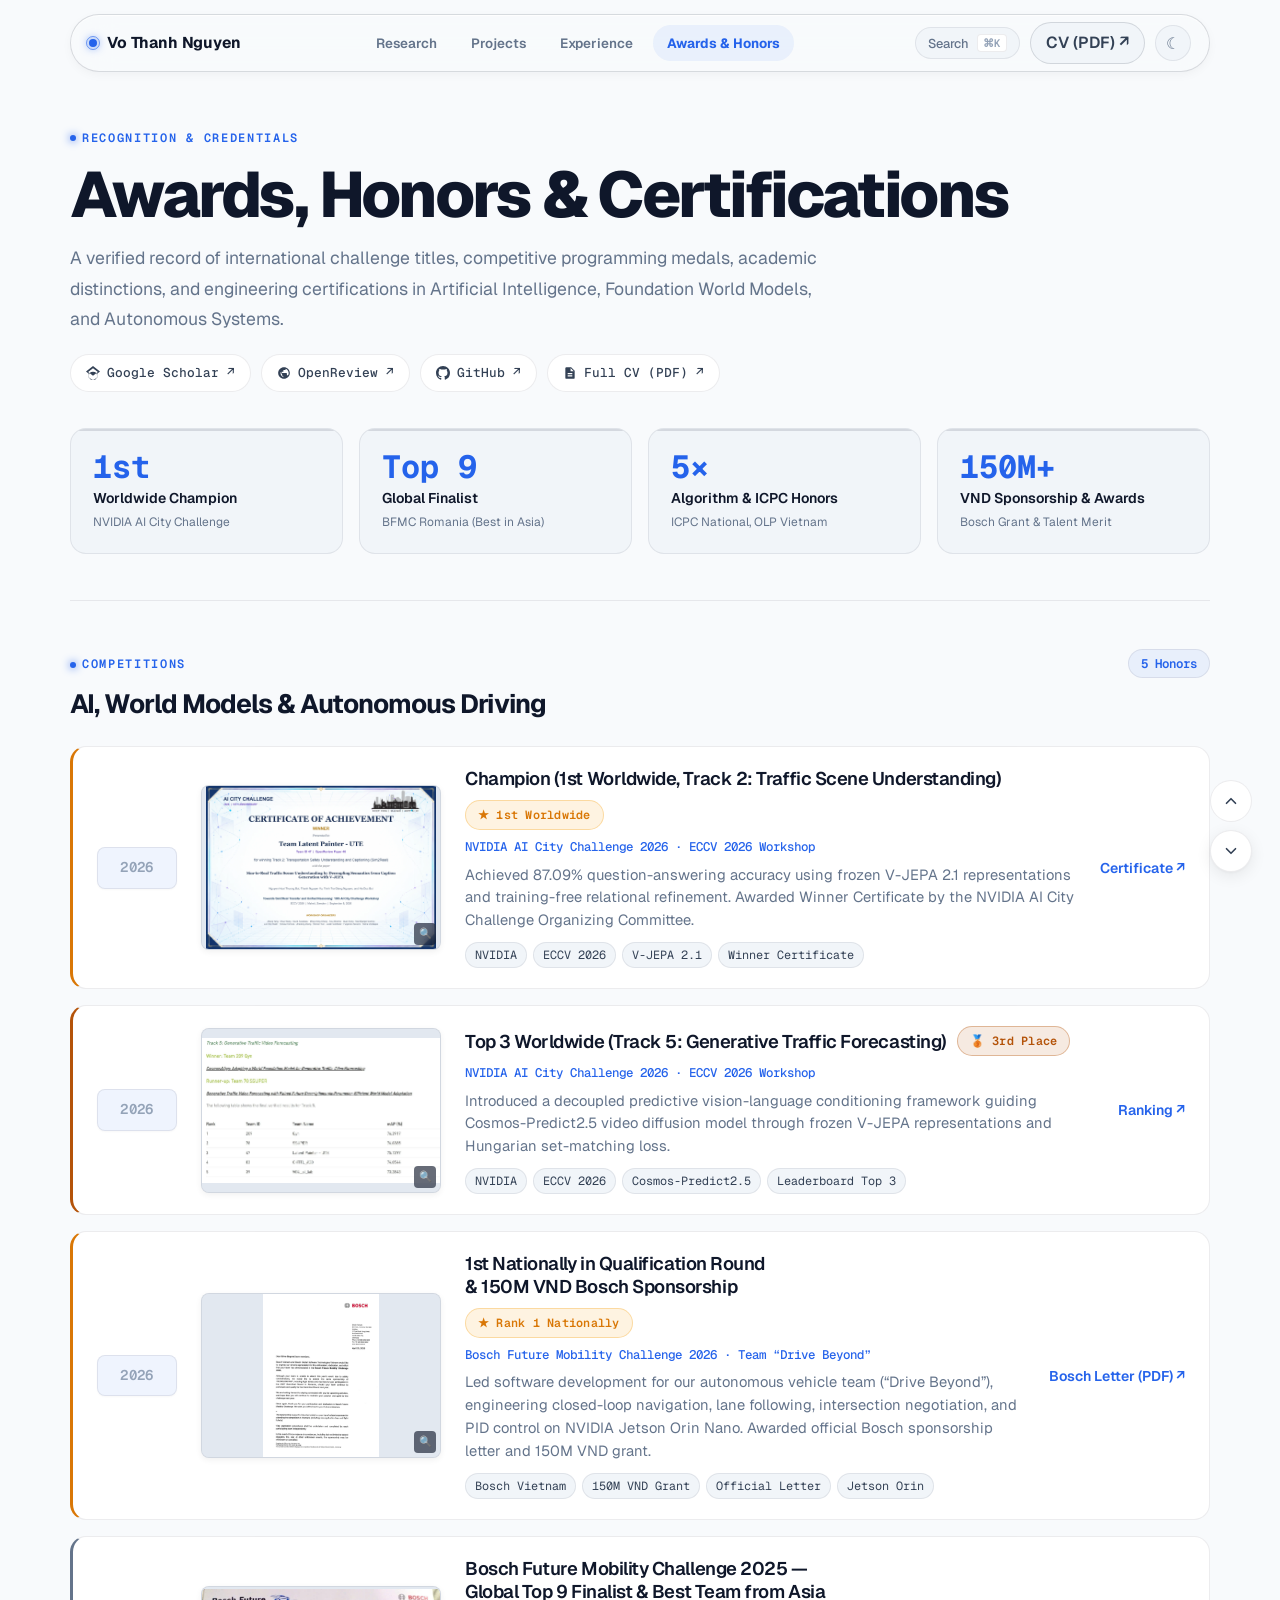
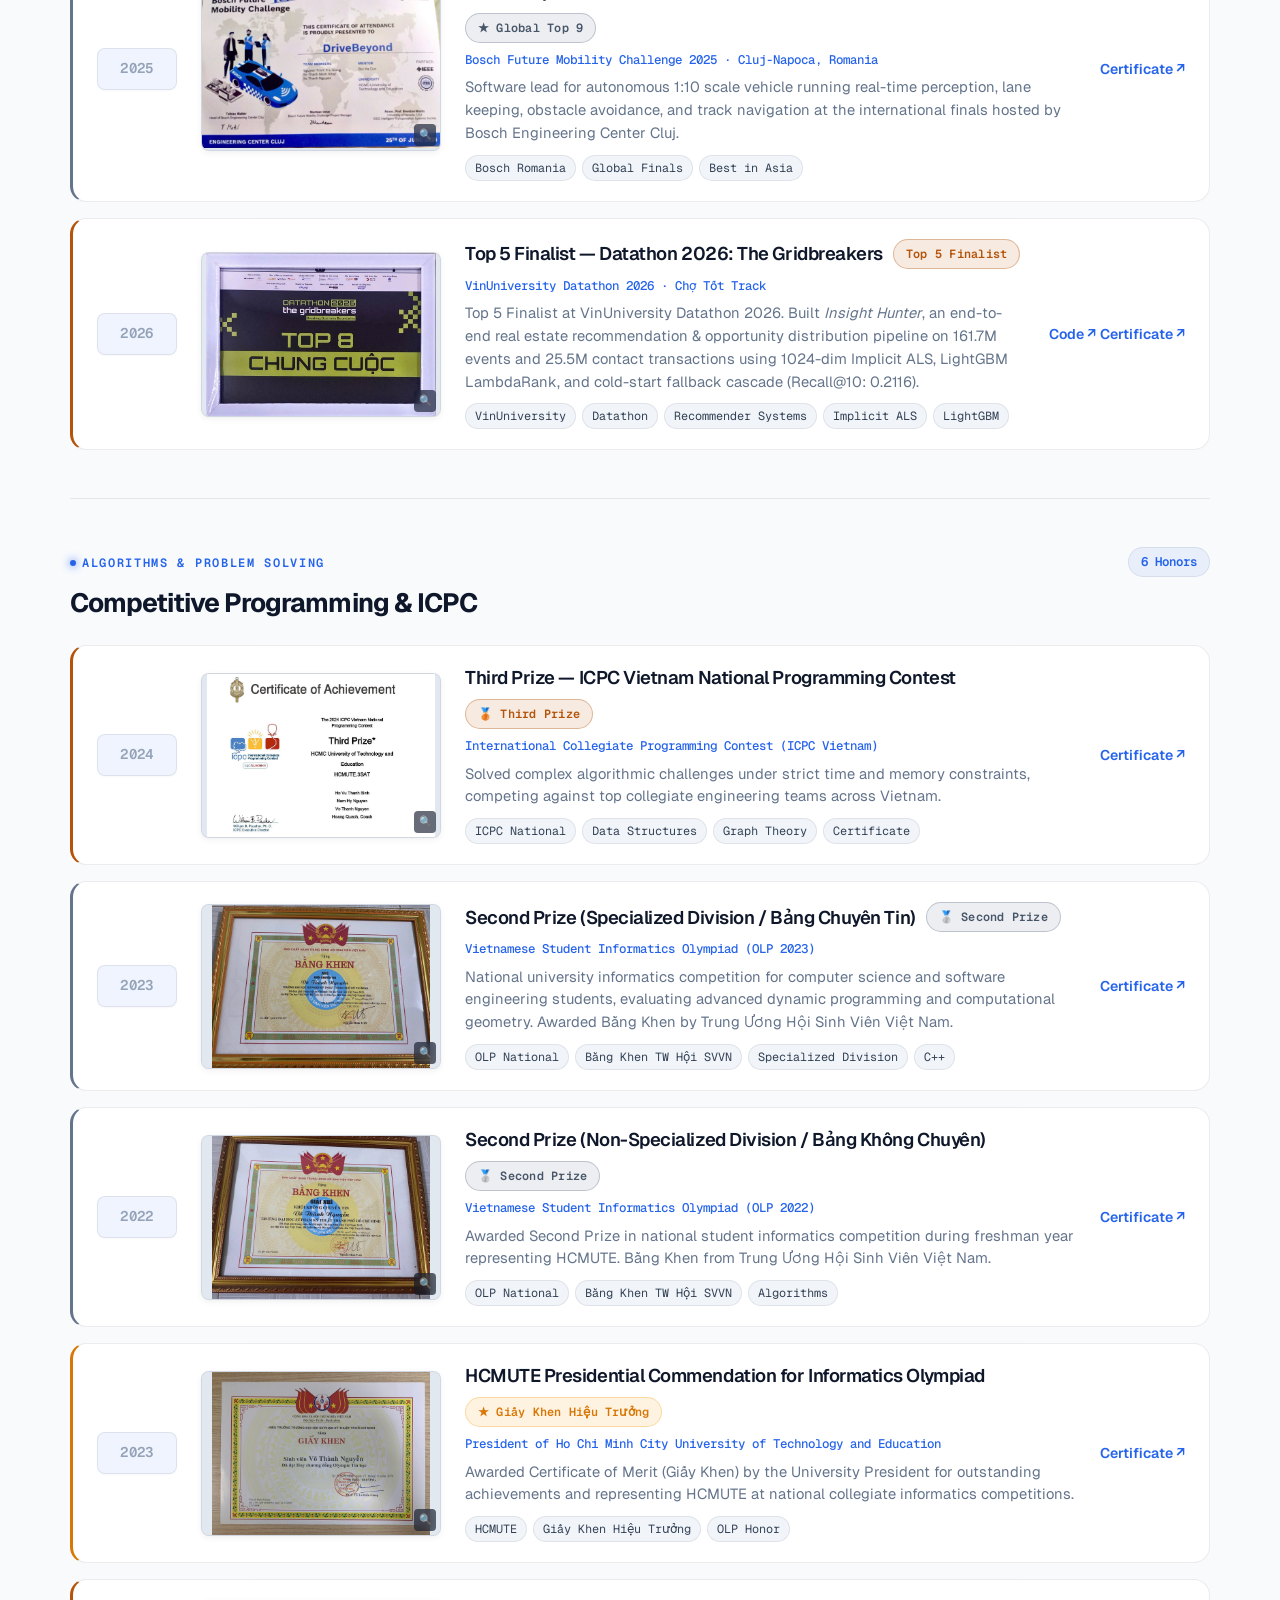
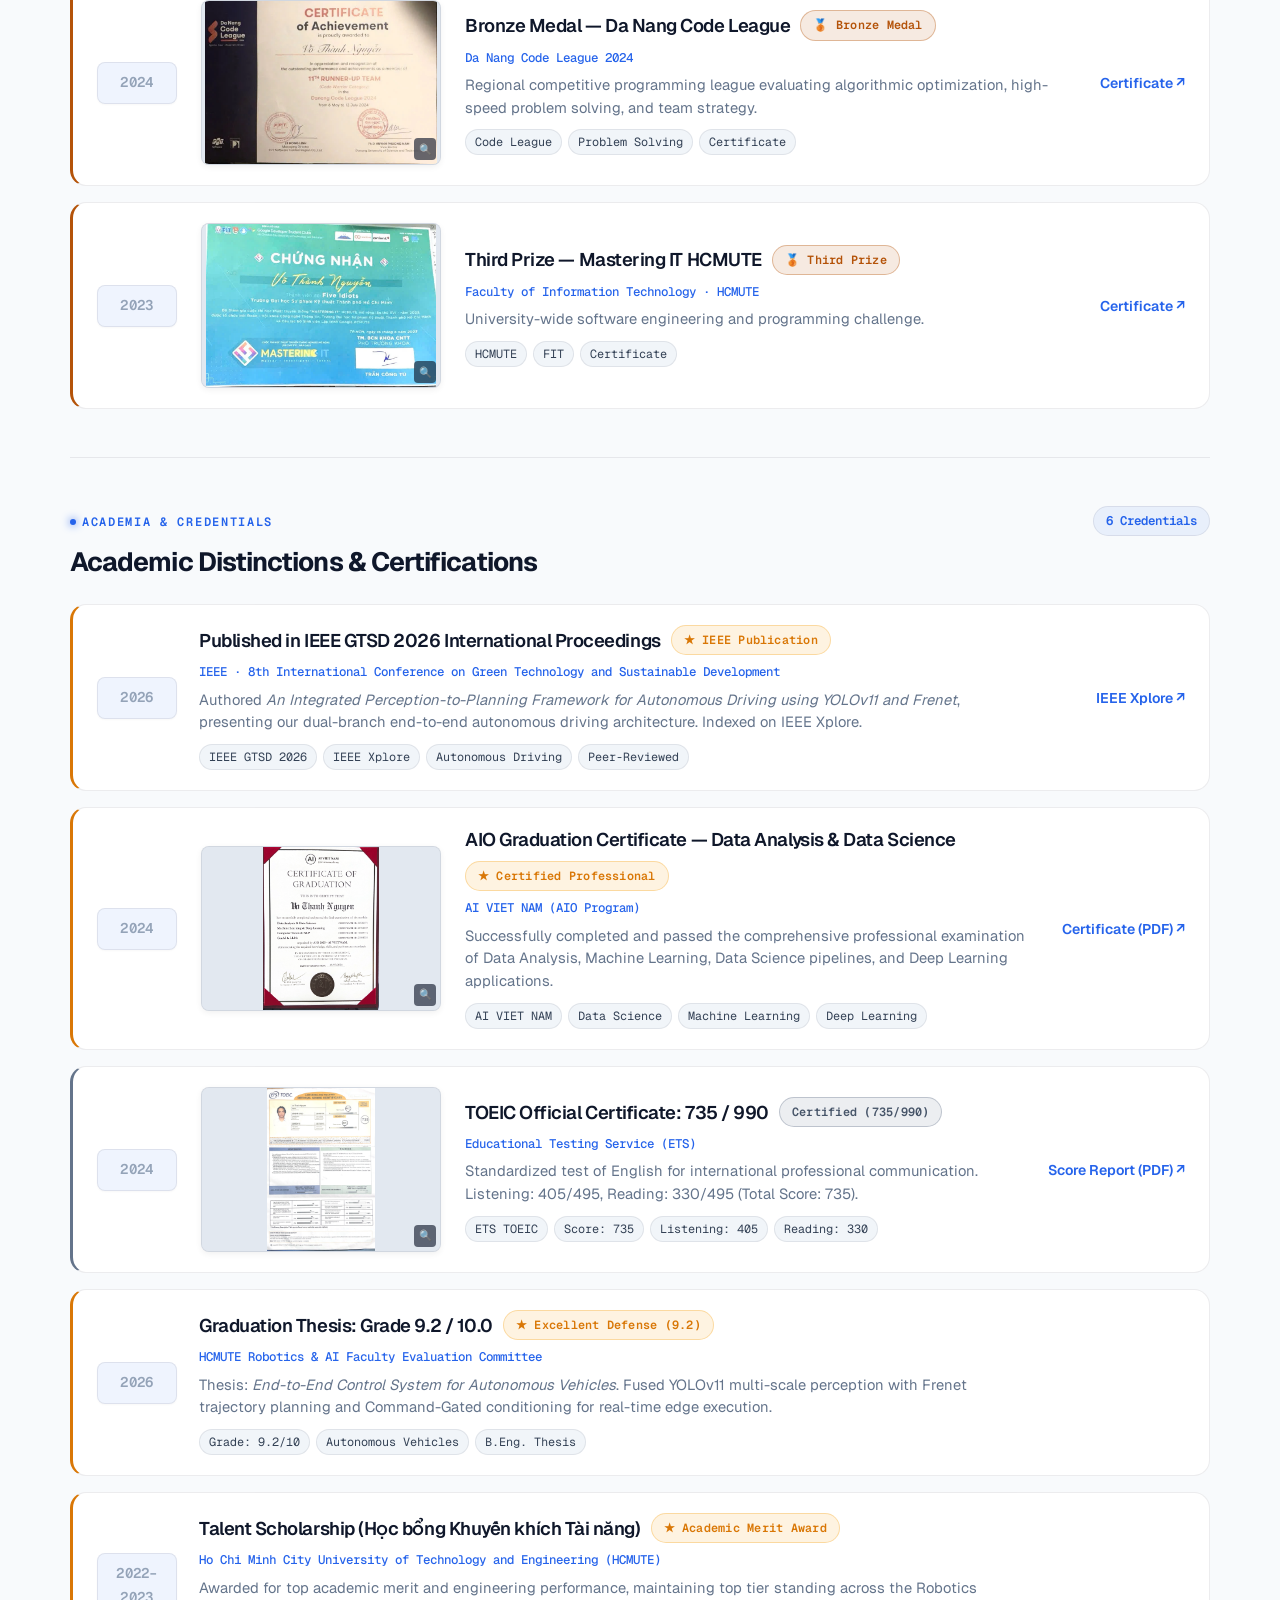
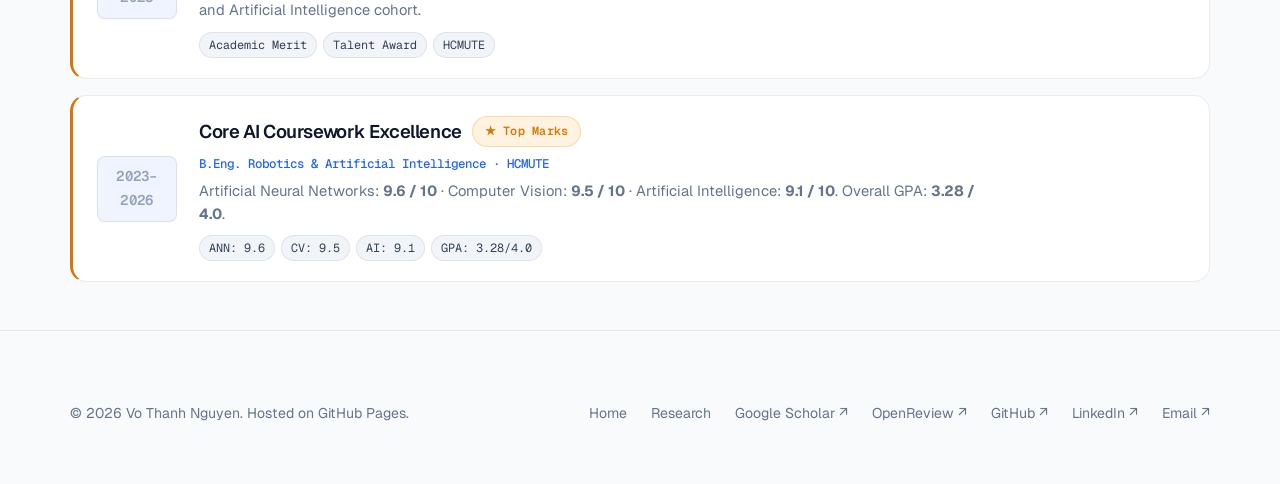
==== awards.html @ ecb119e3 "Remove ZeroMQ/SharedMemory details and add core Computer Vision models and tasks across all 15 CVs" ====
<!doctype html>
<html lang="en" data-theme="light">
<head>
  <meta charset="utf-8">
  <meta name="viewport" content="width=device-width, initial-scale=1">
  <meta name="description" content="Awards, honors, competition titles, and certifications of Vo Thanh Nguyen in AI, world models, autonomous systems, and competitive programming.">
  <title>Awards &amp; Honors | Vo Thanh Nguyen</title>
  <link rel="preconnect" href="https://fonts.googleapis.com">
  <link rel="preconnect" href="https://fonts.gstatic.com" crossorigin>
  <link href="https://fonts.googleapis.com/css2?family=Geist:wght@300;400;500;600;700;800;900&family=Geist+Mono:wght@400;500;600;700&family=Plus+Jakarta+Sans:wght@500;600;700;800&display=swap" rel="stylesheet">
  <link rel="stylesheet" href="style.css?v=106">
</head>
<body>
  <div id="scroll-progress"></div>

  <header class="site-header">
    <nav class="nav container" aria-label="Main navigation">
      <a class="name" href="index.html#top">
        <span class="name-avatar-dot"></span>
        <span class="name-full">Vo Thanh Nguyen</span>
        <span class="name-short">Thanh Nguyen</span>
      </a>
      <div class="nav-links">
        <a class="nav-link-item" href="index.html">Research</a>
        <a class="nav-link-item" href="projects.html">Projects</a>
        <a class="nav-link-item" href="index.html#experience">Experience</a>
        <a class="nav-link-item nav-active" href="awards.html">Awards &amp; Honors</a>
      </div>
      <div class="nav-controls">
        <button class="nav-cmd-btn" type="button" aria-label="Open Command Palette (Cmd+K)">
          <span>Search</span>
          <kbd class="nav-cmd-kbd">⌘K</kbd>
        </button>
        <a class="nav-cv-btn" href="VoThanhNguyen_CV.pdf?v=20261107i" target="_blank" rel="noopener">CV (PDF) ↗</a>
        <button class="theme-toggle" type="button" aria-label="Toggle color theme" aria-pressed="false">
          <span class="icon-sun" aria-hidden="true">&#9728;</span>
          <span class="icon-moon" aria-hidden="true">&#9790;</span>
        </button>
        <button class="nav-menu-btn" type="button" aria-label="Toggle navigation menu" aria-expanded="false">
          <span class="menu-icon">☰</span>
        </button>
      </div>
    </nav>

    <!-- Mobile Navigation Drawer -->
    <div class="mobile-nav-drawer" id="mobile-nav-drawer" role="dialog" aria-label="Mobile Navigation Menu">
      <a href="index.html" class="drawer-link">🔬 Research &amp; Papers</a>
      <a href="projects.html" class="drawer-link">⚙️ Engineering Projects</a>
      <a href="index.html#experience" class="drawer-link">💼 Experience</a>
      <a href="awards.html" class="drawer-link nav-active">🏆 Awards &amp; Honors</a>
      <div class="drawer-divider"></div>
      <a href="VoThanhNguyen_CV.pdf?v=20261107i" target="_blank" rel="noopener" class="drawer-link drawer-cv-link">📄 Full CV (PDF) ↗</a>
      <div class="drawer-secondary-links">
        <a href="https://scholar.google.com/citations?user=WgjDCU4AAAAJ&hl=vi&authuser=1" target="_blank" rel="noopener">Scholar</a>
        <a href="https://openreview.net/profile?id=%7EThanh_Nguyen_Vo1" target="_blank" rel="noopener">OpenReview</a>
        <a href="https://github.com/vtnguyen04" target="_blank" rel="noopener">GitHub</a>
        <a href="mailto:nguyenvothanh04@gmail.com">Email</a>
      </div>
    </div>
  </header>

  <main class="container">
    <section class="awards-hero">
      <p class="label">Recognition &amp; Credentials</p>
      <h1>Awards, Honors &amp; Certifications</h1>
      <p class="intro">A verified record of international challenge titles, competitive programming medals, academic distinctions, and engineering certifications in Artificial Intelligence, Foundation World Models, and Autonomous Systems.</p>
      <div class="hero-chips" style="margin-top: 20px;">
        <a class="hero-chip" href="https://scholar.google.com/citations?user=WgjDCU4AAAAJ&hl=vi&authuser=1" target="_blank" rel="noopener">
          <svg width="14" height="14" viewBox="0 0 24 24"><path fill="currentColor" d="M12 24a7 7 0 1 1 0-14 7 7 0 0 1 0 14zm0-24L0 9.5l4.8 3.8v6.8L12 24l7.2-3.9v-6.8l4.8-3.8L12 0zm0 3.7 8.3 6.6-8.3 6.6-8.3-6.6L12 3.7z"/></svg>
          Google Scholar ↗
        </a>
        <a class="hero-chip" href="https://openreview.net/profile?id=%7EThanh_Nguyen_Vo1" target="_blank" rel="noopener">
          <svg width="14" height="14" viewBox="0 0 24 24"><path fill="currentColor" d="M12 2C6.48 2 2 6.48 2 12s4.48 10 10 10 10-4.48 10-10S17.52 2 12 2zm1 17.93c-3.95-.49-7-3.85-7-7.93 0-.62.08-1.21.21-1.79L9 15v1c0 1.1.9 2 2 2v1.93zm6.9-2.54c-.26-.81-1-1.39-1.9-1.39h-1v-3c0-.55-.45-1-1-1H8v-2h2c.55 0 1-.45 1-1V7h2c1.1 0 2-.9 2-2v-.41c2.93 1.19 5 4.06 5 7.41 0 2.08-.8 3.97-2.1 5.39z"/></svg>
          OpenReview ↗
        </a>
        <a class="hero-chip" href="https://github.com/vtnguyen04" target="_blank" rel="noopener">
          <svg width="14" height="14" viewBox="0 0 24 24"><path fill="currentColor" d="M12 0C5.37 0 0 5.37 0 12c0 5.31 3.435 9.795 8.205 11.385.6.105.825-.255.825-.57 0-.285-.015-1.23-.015-2.235-3.015.555-3.795-.735-4.035-1.41-.135-.345-.72-1.41-1.23-1.695-.42-.225-1.02-.78-.015-.795.945-.015 1.62.87 1.845 1.23 1.08 1.815 2.805 1.305 3.495.99.105-.78.42-1.305.765-1.605-2.67-.3-5.46-1.335-5.46-5.925 0-1.305.465-2.385 1.23-3.225-.12-.3-.54-1.53.12-3.18 0 0 1.005-.315 3.3 1.23.96-.27 1.98-.405 3-.405s2.04.135 3 .405c2.295-1.56 3.3-1.23 3.3-1.23.66 1.65.24 2.88.12 3.18.765.84 1.23 1.905 1.23 3.225 0 4.605-2.805 5.625-5.475 5.925.435.375.81 1.095.81 2.22 0 1.605-.015 2.895-.015 3.3 0 .315.225.69.825.57A12.02 12.02 0 0 0 24 12c0-6.63-5.37-12-12-12z"/></svg>
          GitHub ↗
        </a>
        <a class="hero-chip" href="VoThanhNguyen_CV.pdf?v=20261107i" target="_blank" rel="noopener">
          <svg width="14" height="14" viewBox="0 0 24 24"><path fill="currentColor" d="M14 2H6a2 2 0 0 0-2 2v16a2 2 0 0 0 2 2h12a2 2 0 0 0 2-2V8l-6-6zm2 16H8v-2h8v2zm0-4H8v-2h8v2zm-3-5V3.5L18.5 9H13z"/></svg>
          Full CV (PDF) ↗
        </a>
      </div>

      <div class="awards-stats-grid">
        <div class="award-stat-card">
          <div class="award-stat-number">1st</div>
          <div class="award-stat-label">Worldwide Champion</div>
          <div class="award-stat-sub">NVIDIA AI City Challenge</div>
        </div>
        <div class="award-stat-card">
          <div class="award-stat-number">Top 9</div>
          <div class="award-stat-label">Global Finalist</div>
          <div class="award-stat-sub">BFMC Romania (Best in Asia)</div>
        </div>
        <div class="award-stat-card">
          <div class="award-stat-number">5×</div>
          <div class="award-stat-label">Algorithm &amp; ICPC Honors</div>
          <div class="award-stat-sub">ICPC National, OLP Vietnam</div>
        </div>
        <div class="award-stat-card">
          <div class="award-stat-number">150M+</div>
          <div class="award-stat-label">VND Sponsorship &amp; Awards</div>
          <div class="award-stat-sub">Bosch Grant &amp; Talent Merit</div>
        </div>
      </div>
    </section>

    <!-- Category 1: AI & Autonomous Systems Competitions -->
    <section class="awards-category">
      <div class="category-header">
        <div>
          <p class="label">Competitions</p>
          <h2>AI, World Models &amp; Autonomous Driving</h2>
        </div>
        <span class="category-count">5 Honors</span>
      </div>

      <div class="awards-list">
        <article class="award-card has-cert">
          <div class="award-year">2026</div>
          <figure class="award-cert-thumb" title="Click to view full certificate">
            <img src="certs/aic-certificate.webp"
                 data-full-src="certs/aic-certificate.webp"
                 alt="AI City Challenge 2026 Winner Certificate"
                 class="zoomable-media"
                 loading="lazy">
            <span class="cert-zoom-hint">🔍</span>
          </figure>
          <div class="award-body">
            <div class="award-top">
              <h3 class="award-title">Champion (1st Worldwide, Track 2: Traffic Scene Understanding)</h3>
              <span class="pill-badge pill-badge-gold">★ 1st Worldwide</span>
            </div>
            <div class="award-org">NVIDIA AI City Challenge 2026 · ECCV 2026 Workshop</div>
            <p class="award-desc">Achieved 87.09% question-answering accuracy using frozen V-JEPA 2.1 representations and training-free relational refinement. Awarded Winner Certificate by the NVIDIA AI City Challenge Organizing Committee.</p>
            <div class="award-meta-tags">
              <span class="award-tag">NVIDIA</span>
              <span class="award-tag">ECCV 2026</span>
              <span class="award-tag">V-JEPA 2.1</span>
              <span class="award-tag">Winner Certificate</span>
            </div>
          </div>
          <div class="award-link-cell">
            <a href="certs/aic-certificate.webp" target="_blank" rel="noopener">Certificate ↗</a>
          </div>
        </article>

        <article class="award-card has-cert">
          <div class="award-year">2026</div>
          <figure class="award-cert-thumb" title="Click to view rank confirmation">
            <img src="certs/aic-track5-rank.webp"
                 data-full-src="certs/aic-track5-rank.webp"
                 alt="AI City Challenge 2026 Track 5 Ranking"
                 class="zoomable-media"
                 loading="lazy">
            <span class="cert-zoom-hint">🔍</span>
          </figure>
          <div class="award-body">
            <div class="award-top">
              <h3 class="award-title">Top 3 Worldwide (Track 5: Generative Traffic Forecasting)</h3>
              <span class="pill-badge pill-badge-bronze">🥉 3rd Place</span>
            </div>
            <div class="award-org">NVIDIA AI City Challenge 2026 · ECCV 2026 Workshop</div>
            <p class="award-desc">Introduced a decoupled predictive vision-language conditioning framework guiding Cosmos-Predict2.5 video diffusion model through frozen V-JEPA representations and Hungarian set-matching loss.</p>
            <div class="award-meta-tags">
              <span class="award-tag">NVIDIA</span>
              <span class="award-tag">ECCV 2026</span>
              <span class="award-tag">Cosmos-Predict2.5</span>
              <span class="award-tag">Leaderboard Top 3</span>
            </div>
          </div>
          <div class="award-link-cell">
            <a href="certs/aic-track5-rank.webp" target="_blank" rel="noopener">Ranking ↗</a>
          </div>
        </article>

        <article class="award-card has-cert" id="bfmc-2026">
          <div class="award-year">2026</div>
          <figure class="award-cert-thumb" title="Click to view Bosch letter preview">
            <img src="certs/bosch-drive-beyond-letter.webp"
                 data-full-src="certs/bosch-drive-beyond-letter.webp"
                 alt="Official Bosch Sponsorship Letter for Drive Beyond"
                 class="zoomable-media"
                 loading="lazy">
            <span class="cert-zoom-hint">🔍</span>
          </figure>
          <div class="award-body">
            <div class="award-top">
              <h3 class="award-title">1st Nationally in Qualification Round &amp; 150M VND Bosch Sponsorship</h3>
              <span class="pill-badge pill-badge-gold">★ Rank 1 Nationally</span>
            </div>
            <div class="award-org">Bosch Future Mobility Challenge 2026 · Team &ldquo;Drive Beyond&rdquo;</div>
            <p class="award-desc">Led software development for our autonomous vehicle team (&ldquo;Drive Beyond&rdquo;), engineering closed-loop navigation, lane following, intersection negotiation, and PID control on NVIDIA Jetson Orin Nano. Awarded official Bosch sponsorship letter and 150M VND grant.</p>
            <div class="award-meta-tags">
              <span class="award-tag">Bosch Vietnam</span>
              <span class="award-tag">150M VND Grant</span>
              <span class="award-tag">Official Letter</span>
              <span class="award-tag">Jetson Orin</span>
            </div>
          </div>
          <div class="award-link-cell">
            <a href="certs/Letter-for-Drive-Beyond.pdf" target="_blank" rel="noopener">Bosch Letter (PDF) ↗</a>
          </div>
        </article>

        <article class="award-card has-cert" id="bfmc-2025">
          <div class="award-year">2025</div>
          <figure class="award-cert-thumb" title="Click to view official certificate">
            <img src="certs/bfmc-2025-certificate.webp"
                 data-full-src="certs/bfmc-2025-certificate.webp"
                 alt="Bosch Future Mobility Challenge 2025 Certificate of Attendance"
                 class="zoomable-media"
                 loading="lazy">
            <span class="cert-zoom-hint">🔍</span>
          </figure>
          <div class="award-body">
            <div class="award-top">
              <h3 class="award-title">Bosch Future Mobility Challenge 2025 — Global Top 9 Finalist &amp; Best Team from Asia</h3>
              <span class="pill-badge pill-badge-silver">★ Global Top 9</span>
            </div>
            <div class="award-org">Bosch Future Mobility Challenge 2025 · Cluj-Napoca, Romania</div>
            <p class="award-desc">Software lead for autonomous 1:10 scale vehicle running real-time perception, lane keeping, obstacle avoidance, and track navigation at the international finals hosted by Bosch Engineering Center Cluj.</p>
            <div class="award-meta-tags">
              <span class="award-tag">Bosch Romania</span>
              <span class="award-tag">Global Finals</span>
              <span class="award-tag">Best in Asia</span>
            </div>
          </div>
          <div class="award-link-cell">
            <a href="certs/bfmc-2025-certificate.webp" target="_blank" rel="noopener">Certificate ↗</a>
          </div>
        </article>

        <article class="award-card has-cert" id="datathon-2026">
          <div class="award-year">2026</div>
          <figure class="award-cert-thumb" title="Click to view certificate">
            <img src="certs/datathon-2026.webp"
                 data-full-src="certs/datathon-2026.webp"
                 alt="Datathon 2026 Top 5 Certificate"
                 class="zoomable-media"
                 loading="lazy">
            <span class="cert-zoom-hint">🔍</span>
          </figure>
          <div class="award-body">
            <div class="award-top">
              <h3 class="award-title">Top 5 Finalist — Datathon 2026: The Gridbreakers</h3>
              <span class="pill-badge pill-badge-bronze">Top 5 Finalist</span>
            </div>
            <div class="award-org">VinUniversity Datathon 2026 · Chợ Tốt Track</div>
            <p class="award-desc">Top 5 Finalist at VinUniversity Datathon 2026. Built <em>Insight Hunter</em>, an end-to-end real estate recommendation &amp; opportunity distribution pipeline on 161.7M events and 25.5M contact transactions using 1024-dim Implicit ALS, LightGBM LambdaRank, and cold-start fallback cascade (Recall@10: 0.2116).</p>
            <div class="award-meta-tags">
              <span class="award-tag">VinUniversity</span>
              <span class="award-tag">Datathon</span>
              <span class="award-tag">Recommender Systems</span>
              <span class="award-tag">Implicit ALS</span>
              <span class="award-tag">LightGBM</span>
            </div>
          </div>
          <div class="award-link-cell">
            <a href="https://github.com/vtnguyen04/Real-Estate-Recomendation-System" target="_blank" rel="noopener">Code ↗</a>
            <a href="certs/datathon-2026.webp" target="_blank" rel="noopener">Certificate ↗</a>
          </div>
        </article>
      </div>
    </section>

    <!-- Category 2: Competitive Programming & Algorithms -->
    <section class="awards-category">
      <div class="category-header">
        <div>
          <p class="label">Algorithms &amp; Problem Solving</p>
          <h2>Competitive Programming &amp; ICPC</h2>
        </div>
        <span class="category-count">6 Honors</span>
      </div>

      <div class="awards-list">
        <article class="award-card has-cert">
          <div class="award-year">2024</div>
          <figure class="award-cert-thumb" title="Click to view certificate">
            <img src="certs/icpc-2024.webp"
                 data-full-src="certs/icpc-2024.webp"
                 alt="ICPC Vietnam National 2024 Certificate of Achievement"
                 class="zoomable-media"
                 loading="lazy">
            <span class="cert-zoom-hint">🔍</span>
          </figure>
          <div class="award-body">
            <div class="award-top">
              <h3 class="award-title">Third Prize — ICPC Vietnam National Programming Contest</h3>
              <span class="pill-badge pill-badge-bronze">🥉 Third Prize</span>
            </div>
            <div class="award-org">International Collegiate Programming Contest (ICPC Vietnam)</div>
            <p class="award-desc">Solved complex algorithmic challenges under strict time and memory constraints, competing against top collegiate engineering teams across Vietnam.</p>
            <div class="award-meta-tags">
              <span class="award-tag">ICPC National</span>
              <span class="award-tag">Data Structures</span>
              <span class="award-tag">Graph Theory</span>
              <span class="award-tag">Certificate</span>
            </div>
          </div>
          <div class="award-link-cell">
            <a href="certs/icpc-2024.webp" target="_blank" rel="noopener">Certificate ↗</a>
          </div>
        </article>

        <article class="award-card has-cert">
          <div class="award-year">2023</div>
          <figure class="award-cert-thumb" title="Click to view certificate">
            <img src="certs/olp-2023.webp"
                 data-full-src="certs/olp-2023.webp"
                 alt="OLP 2023 Bằng Khen Trung Ương Hội Sinh Viên Việt Nam - Giải Nhì Chuyên Tin"
                 class="zoomable-media"
                 loading="lazy">
            <span class="cert-zoom-hint">🔍</span>
          </figure>
          <div class="award-body">
            <div class="award-top">
              <h3 class="award-title">Second Prize (Specialized Division / Bảng Chuyên Tin)</h3>
              <span class="pill-badge pill-badge-silver">🥈 Second Prize</span>
            </div>
            <div class="award-org">Vietnamese Student Informatics Olympiad (OLP 2023)</div>
            <p class="award-desc">National university informatics competition for computer science and software engineering students, evaluating advanced dynamic programming and computational geometry. Awarded Bằng Khen by Trung Ương Hội Sinh Viên Việt Nam.</p>
            <div class="award-meta-tags">
              <span class="award-tag">OLP National</span>
              <span class="award-tag">Bằng Khen TW Hội SVVN</span>
              <span class="award-tag">Specialized Division</span>
              <span class="award-tag">C++</span>
            </div>
          </div>
          <div class="award-link-cell">
            <a href="certs/olp-2023.webp" target="_blank" rel="noopener">Certificate ↗</a>
          </div>
        </article>

        <article class="award-card has-cert">
          <div class="award-year">2022</div>
          <figure class="award-cert-thumb" title="Click to view certificate">
            <img src="certs/olp-2022.webp"
                 data-full-src="certs/olp-2022.webp"
                 alt="OLP 2022 Bằng Khen Trung Ương Hội Sinh Viên Việt Nam - Giải Nhì Không Chuyên Tin"
                 class="zoomable-media"
                 loading="lazy">
            <span class="cert-zoom-hint">🔍</span>
          </figure>
          <div class="award-body">
            <div class="award-top">
              <h3 class="award-title">Second Prize (Non-Specialized Division / Bảng Không Chuyên)</h3>
              <span class="pill-badge pill-badge-silver">🥈 Second Prize</span>
            </div>
            <div class="award-org">Vietnamese Student Informatics Olympiad (OLP 2022)</div>
            <p class="award-desc">Awarded Second Prize in national student informatics competition during freshman year representing HCMUTE. Bằng Khen from Trung Ương Hội Sinh Viên Việt Nam.</p>
            <div class="award-meta-tags">
              <span class="award-tag">OLP National</span>
              <span class="award-tag">Bằng Khen TW Hội SVVN</span>
              <span class="award-tag">Algorithms</span>
            </div>
          </div>
          <div class="award-link-cell">
            <a href="certs/olp-2022.webp" target="_blank" rel="noopener">Certificate ↗</a>
          </div>
        </article>

        <article class="award-card has-cert">
          <div class="award-year">2023</div>
          <figure class="award-cert-thumb" title="Click to view commendation">
            <img src="certs/olp-khen-thuong.webp"
                 data-full-src="certs/olp-khen-thuong.webp"
                 alt="Giấy Khen Thành tích Olympic Tin học Hiệu trưởng HCMUTE"
                 class="zoomable-media"
                 loading="lazy">
            <span class="cert-zoom-hint">🔍</span>
          </figure>
          <div class="award-body">
            <div class="award-top">
              <h3 class="award-title">HCMUTE Presidential Commendation for Informatics Olympiad</h3>
              <span class="pill-badge pill-badge-gold">★ Giấy Khen Hiệu Trưởng</span>
            </div>
            <div class="award-org">President of Ho Chi Minh City University of Technology and Education</div>
            <p class="award-desc">Awarded Certificate of Merit (Giấy Khen) by the University President for outstanding achievements and representing HCMUTE at national collegiate informatics competitions.</p>
            <div class="award-meta-tags">
              <span class="award-tag">HCMUTE</span>
              <span class="award-tag">Giấy Khen Hiệu Trưởng</span>
              <span class="award-tag">OLP Honor</span>
            </div>
          </div>
          <div class="award-link-cell">
            <a href="certs/olp-khen-thuong.webp" target="_blank" rel="noopener">Certificate ↗</a>
          </div>
        </article>

        <article class="award-card has-cert">
          <div class="award-year">2024</div>
          <figure class="award-cert-thumb" title="Click to view certificate">
            <img src="certs/danang-code-league.webp"
                 data-full-src="certs/danang-code-league.webp"
                 alt="Da Nang Code League 2024 Certificate of Achievement"
                 class="zoomable-media"
                 loading="lazy">
            <span class="cert-zoom-hint">🔍</span>
          </figure>
          <div class="award-body">
            <div class="award-top">
              <h3 class="award-title">Bronze Medal — Da Nang Code League</h3>
              <span class="pill-badge pill-badge-bronze">🥉 Bronze Medal</span>
            </div>
            <div class="award-org">Da Nang Code League 2024</div>
            <p class="award-desc">Regional competitive programming league evaluating algorithmic optimization, high-speed problem solving, and team strategy.</p>
            <div class="award-meta-tags">
              <span class="award-tag">Code League</span>
              <span class="award-tag">Problem Solving</span>
              <span class="award-tag">Certificate</span>
            </div>
          </div>
          <div class="award-link-cell">
            <a href="certs/danang-code-league.webp" target="_blank" rel="noopener">Certificate ↗</a>
          </div>
        </article>

        <article class="award-card has-cert">
          <div class="award-year">2023</div>
          <figure class="award-cert-thumb" title="Click to view certificate">
            <img src="certs/mastering-it.webp"
                 data-full-src="certs/mastering-it.webp"
                 alt="Mastering IT 2023 Certificate"
                 class="zoomable-media"
                 loading="lazy">
            <span class="cert-zoom-hint">🔍</span>
          </figure>
          <div class="award-body">
            <div class="award-top">
              <h3 class="award-title">Third Prize — Mastering IT HCMUTE</h3>
              <span class="pill-badge pill-badge-bronze">🥉 Third Prize</span>
            </div>
            <div class="award-org">Faculty of Information Technology · HCMUTE</div>
            <p class="award-desc">University-wide software engineering and programming challenge.</p>
            <div class="award-meta-tags">
              <span class="award-tag">HCMUTE</span>
              <span class="award-tag">FIT</span>
              <span class="award-tag">Certificate</span>
            </div>
          </div>
          <div class="award-link-cell">
            <a href="certs/mastering-it.webp" target="_blank" rel="noopener">Certificate ↗</a>
          </div>
        </article>
      </div>
    </section>

    <!-- Category 3: Academic Honors & Certifications -->
    <section class="awards-category">
      <div class="category-header">
        <div>
          <p class="label">Academia &amp; Credentials</p>
          <h2>Academic Distinctions &amp; Certifications</h2>
        </div>
        <span class="category-count">6 Credentials</span>
      </div>

      <div class="awards-list">
        <article class="award-card">
          <div class="award-year">2026</div>
          <div class="award-body">
            <div class="award-top">
              <h3 class="award-title">Published in IEEE GTSD 2026 International Proceedings</h3>
              <span class="pill-badge pill-badge-gold">★ IEEE Publication</span>
            </div>
            <div class="award-org">IEEE · 8th International Conference on Green Technology and Sustainable Development</div>
            <p class="award-desc">Authored <em>An Integrated Perception-to-Planning Framework for Autonomous Driving using YOLOv11 and Frenet</em>, presenting our dual-branch end-to-end autonomous driving architecture. Indexed on IEEE Xplore.</p>
            <div class="award-meta-tags">
              <span class="award-tag">IEEE GTSD 2026</span>
              <span class="award-tag">IEEE Xplore</span>
              <span class="award-tag">Autonomous Driving</span>
              <span class="award-tag">Peer-Reviewed</span>
            </div>
          </div>
          <div class="award-link-cell">
            <a href="https://ieeexplore.ieee.org/document/11722364" target="_blank" rel="noopener">IEEE Xplore ↗</a>
          </div>
        </article>

        <article class="award-card has-cert">
          <div class="award-year">2024</div>
          <figure class="award-cert-thumb" title="Click to view certificate">
            <img src="certs/aio-certificate.webp"
                 data-full-src="certs/aio-certificate.webp"
                 alt="AIO AI VIET NAM Data Analysis &amp; Data Science Certificate"
                 class="zoomable-media"
                 loading="lazy">
            <span class="cert-zoom-hint">🔍</span>
          </figure>
          <div class="award-body">
            <div class="award-top">
              <h3 class="award-title">AIO Graduation Certificate — Data Analysis &amp; Data Science</h3>
              <span class="pill-badge pill-badge-gold">★ Certified Professional</span>
            </div>
            <div class="award-org">AI VIET NAM (AIO Program)</div>
            <p class="award-desc">Successfully completed and passed the comprehensive professional examination of Data Analysis, Machine Learning, Data Science pipelines, and Deep Learning applications.</p>
            <div class="award-meta-tags">
              <span class="award-tag">AI VIET NAM</span>
              <span class="award-tag">Data Science</span>
              <span class="award-tag">Machine Learning</span>
              <span class="award-tag">Deep Learning</span>
            </div>
          </div>
          <div class="award-link-cell">
            <a href="certs/AIO-AI-VIET-NAM.pdf" target="_blank" rel="noopener">Certificate (PDF) ↗</a>
          </div>
        </article>

        <article class="award-card has-cert">
          <div class="award-year">2024</div>
          <figure class="award-cert-thumb" title="Click to view TOEIC score report">
            <img src="certs/toeic-certificate.webp"
                 data-full-src="certs/toeic-certificate.webp"
                 alt="Official ETS TOEIC Score Report"
                 class="zoomable-media"
                 loading="lazy">
            <span class="cert-zoom-hint">🔍</span>
          </figure>
          <div class="award-body">
            <div class="award-top">
              <h3 class="award-title">TOEIC Official Certificate: 735 / 990</h3>
              <span class="pill-badge pill-badge-silver">Certified (735/990)</span>
            </div>
            <div class="award-org">Educational Testing Service (ETS)</div>
            <p class="award-desc">Standardized test of English for international professional communication. Listening: 405/495, Reading: 330/495 (Total Score: 735).</p>
            <div class="award-meta-tags">
              <span class="award-tag">ETS TOEIC</span>
              <span class="award-tag">Score: 735</span>
              <span class="award-tag">Listening: 405</span>
              <span class="award-tag">Reading: 330</span>
            </div>
          </div>
          <div class="award-link-cell">
            <a href="certs/ETS-TOEIC.pdf" target="_blank" rel="noopener">Score Report (PDF) ↗</a>
          </div>
        </article>

        <article class="award-card">
          <div class="award-year">2026</div>
          <div class="award-body">
            <div class="award-top">
              <h3 class="award-title">Graduation Thesis: Grade 9.2 / 10.0</h3>
              <span class="pill-badge pill-badge-gold">★ Excellent Defense (9.2)</span>
            </div>
            <div class="award-org">HCMUTE Robotics &amp; AI Faculty Evaluation Committee</div>
            <p class="award-desc">Thesis: <em>End-to-End Control System for Autonomous Vehicles</em>. Fused YOLOv11 multi-scale perception with Frenet trajectory planning and Command-Gated conditioning for real-time edge execution.</p>
            <div class="award-meta-tags">
              <span class="award-tag">Grade: 9.2/10</span>
              <span class="award-tag">Autonomous Vehicles</span>
              <span class="award-tag">B.Eng. Thesis</span>
            </div>
          </div>
        </article>

        <article class="award-card">
          <div class="award-year">2022–2023</div>
          <div class="award-body">
            <div class="award-top">
              <h3 class="award-title">Talent Scholarship (Học bổng Khuyến khích Tài năng)</h3>
              <span class="pill-badge pill-badge-gold">★ Academic Merit Award</span>
            </div>
            <div class="award-org">Ho Chi Minh City University of Technology and Engineering (HCMUTE)</div>
            <p class="award-desc">Awarded for top academic merit and engineering performance, maintaining top tier standing across the Robotics and Artificial Intelligence cohort.</p>
            <div class="award-meta-tags">
              <span class="award-tag">Academic Merit</span>
              <span class="award-tag">Talent Award</span>
              <span class="award-tag">HCMUTE</span>
            </div>
          </div>
        </article>

        <article class="award-card">
          <div class="award-year">2023–2026</div>
          <div class="award-body">
            <div class="award-top">
              <h3 class="award-title">Core AI Coursework Excellence</h3>
              <span class="pill-badge pill-badge-gold">★ Top Marks</span>
            </div>
            <div class="award-org">B.Eng. Robotics &amp; Artificial Intelligence · HCMUTE</div>
            <p class="award-desc">Artificial Neural Networks: <strong>9.6 / 10</strong> · Computer Vision: <strong>9.5 / 10</strong> · Artificial Intelligence: <strong>9.1 / 10</strong>. Overall GPA: <strong>3.28 / 4.0</strong>.</p>
            <div class="award-meta-tags">
              <span class="award-tag">ANN: 9.6</span>
              <span class="award-tag">CV: 9.5</span>
              <span class="award-tag">AI: 9.1</span>
              <span class="award-tag">GPA: 3.28/4.0</span>
            </div>
          </div>
        </article>
      </div>
    </section>
  </main>

  <footer class="site-footer">
    <div class="container footer-content">
      <p>&copy; 2026 Vo Thanh Nguyen. Hosted on GitHub Pages.</p>
      <div class="footer-links">
        <a href="index.html">Home</a>
        <a href="index.html#research">Research</a>
        <a href="https://scholar.google.com/citations?user=WgjDCU4AAAAJ&hl=vi&authuser=1" target="_blank" rel="noopener">Google Scholar ↗</a>
        <a href="https://openreview.net/profile?id=%7EThanh_Nguyen_Vo1" target="_blank" rel="noopener">OpenReview ↗</a>
        <a href="https://github.com/vtnguyen04" target="_blank" rel="noopener">GitHub ↗</a>
        <a href="https://www.linkedin.com/in/nguy%E1%BB%85n-v%C3%B5-th%C3%A0nh-044517246/" target="_blank" rel="noopener">LinkedIn ↗</a>
        <a href="mailto:nguyenvothanh04@gmail.com">Email ↗</a>
      </div>
    </div>
  </footer>

  <!-- Floating Quick Scroll Navigation Controls -->
  <div class="scroll-nav-controls" role="group" aria-label="Page scroll navigation">
    <button class="scroll-nav-btn" id="scroll-top-btn" type="button" aria-label="Scroll to top" title="Scroll to top">
      <svg width="18" height="18" viewBox="0 0 24 24" fill="none" stroke="currentColor" stroke-width="2.2" stroke-linecap="round" stroke-linejoin="round">
        <polyline points="18 15 12 9 6 15"></polyline>
      </svg>
    </button>
    <button class="scroll-nav-btn" id="scroll-bottom-btn" type="button" aria-label="Scroll to bottom" title="Scroll to bottom">
      <svg width="18" height="18" viewBox="0 0 24 24" fill="none" stroke="currentColor" stroke-width="2.2" stroke-linecap="round" stroke-linejoin="round">
        <polyline points="6 9 12 15 18 9"></polyline>
      </svg>
    </button>
  </div>

  <!-- Command Palette Modal (⌘K / Ctrl+K) -->
  <div class="cmd-palette-backdrop" id="cmd-palette" role="dialog" aria-modal="true" aria-label="Quick Command Palette">
    <div class="cmd-palette-window">
      <div class="cmd-palette-search">
        <span class="cmd-search-icon">🔍</span>
        <input class="cmd-search-input" id="cmd-input" type="text" placeholder="Type a command or search papers, code, awards..." autocomplete="off" spellcheck="false">
        <kbd class="cmd-search-esc">ESC</kbd>
      </div>
      <ul class="cmd-palette-list" id="cmd-list"></ul>
      <div class="cmd-palette-footer">
        <div class="cmd-footer-keys">
          <span class="cmd-footer-key-item"><kbd class="cmd-key">↑</kbd><kbd class="cmd-key">↓</kbd> Navigate</span>
          <span class="cmd-footer-key-item"><kbd class="cmd-key">↵</kbd> Select</span>
          <span class="cmd-footer-key-item"><kbd class="cmd-key">esc</kbd> Close</span>
        </div>
        <span>Linear-Grade Quick Navigation</span>
      </div>
    </div>
  </div>

  <dialog class="media-lightbox" id="media-lightbox" aria-label="Expanded media">
    <button class="media-lightbox-close" type="button" aria-label="Close expanded media">Close</button>
    <div class="media-lightbox-content"></div>
  </dialog>

  <script type="module" src="js/main.js?v=30"></script>
  <script nomodule src="script.js?v=30"></script>
</body>
</html>
---- style.css ----
/* ============================================================
   Vo Thanh Nguyen — Portfolio Stylesheet (Modular 2026 Engine)
   ============================================================ */

@import url("css/variables.css?v=106");
@import url("css/base.css?v=106");
@import url("css/command-palette.css?v=106");
@import url("css/nav.css?v=106");
@import url("css/hero.css?v=106");
@import url("css/publications.css?v=106");
@import url("css/projects.css?v=106");
@import url("css/showcase.css?v=106");
@import url("css/timeline.css?v=106");
@import url("css/albums.css?v=106");
@import url("css/lightbox.css?v=106");
@import url("css/awards.css?v=106");
@import url("css/responsive.css?v=106");
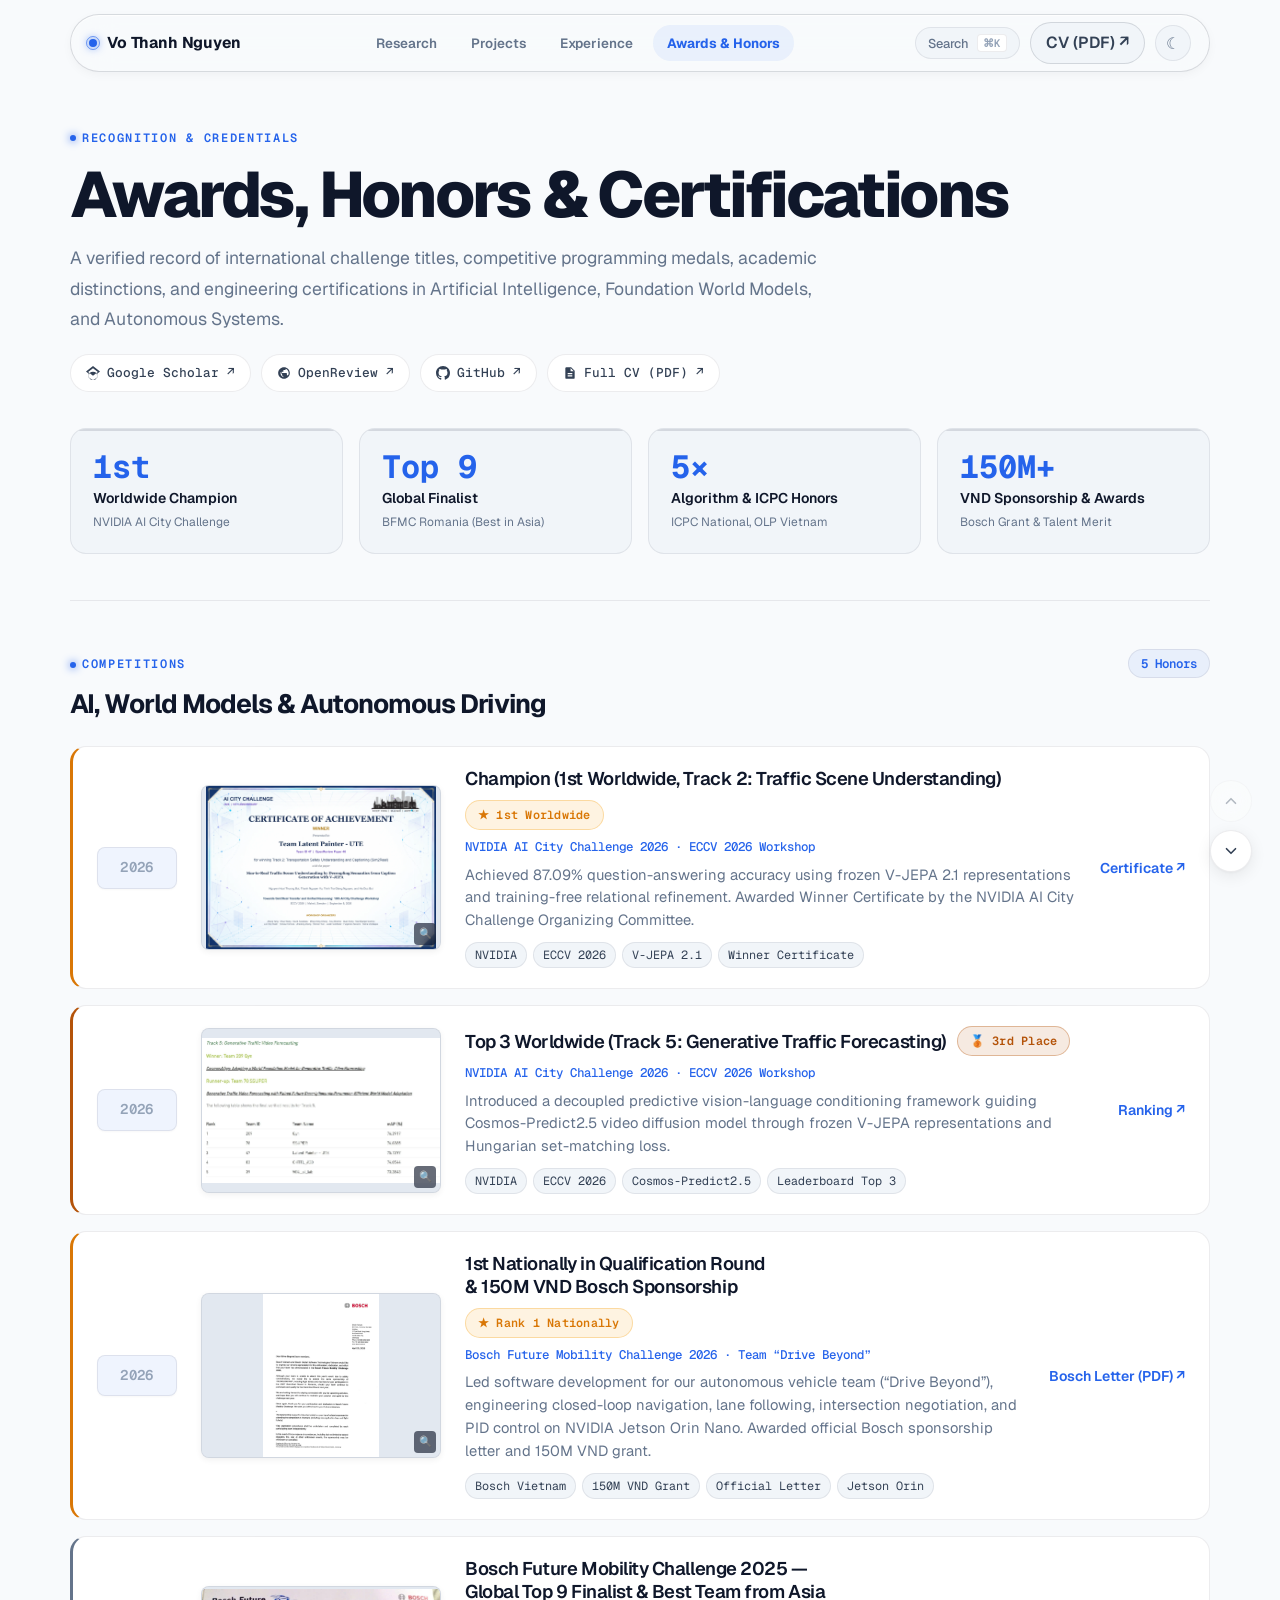
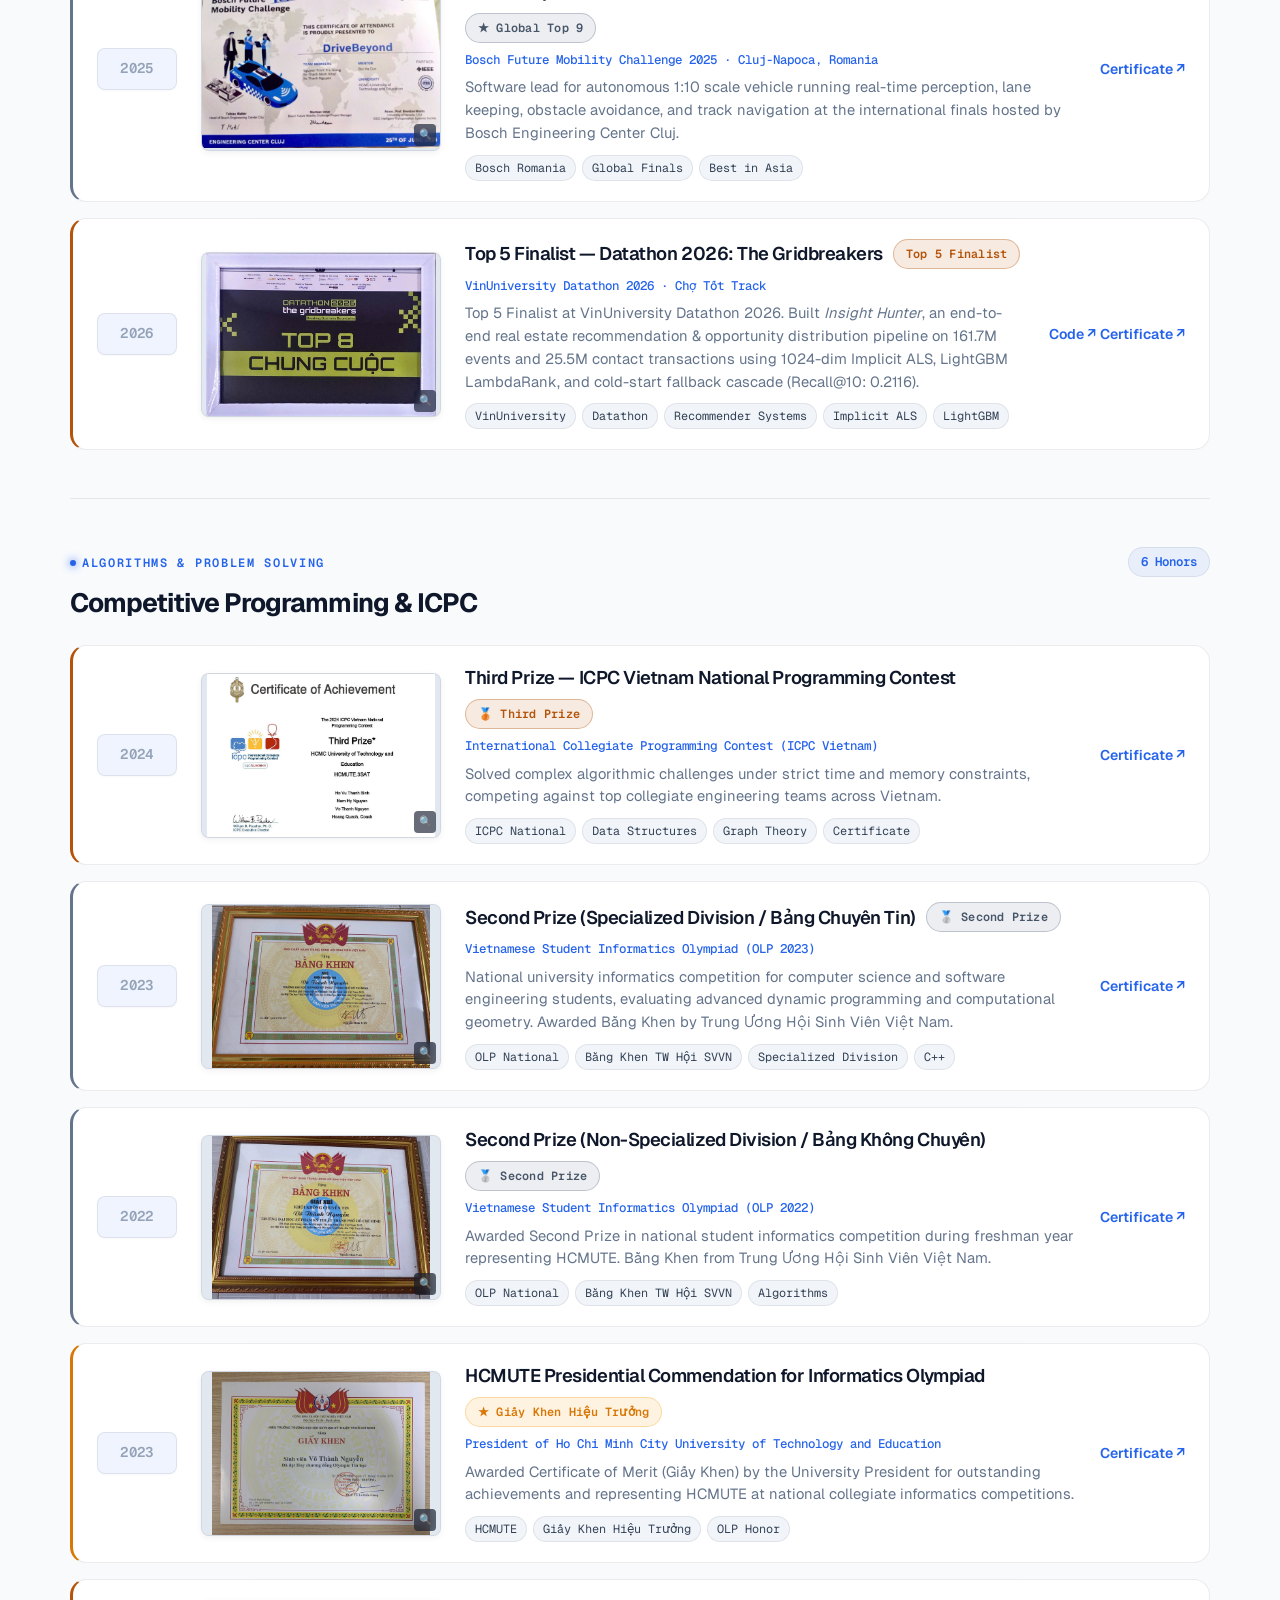
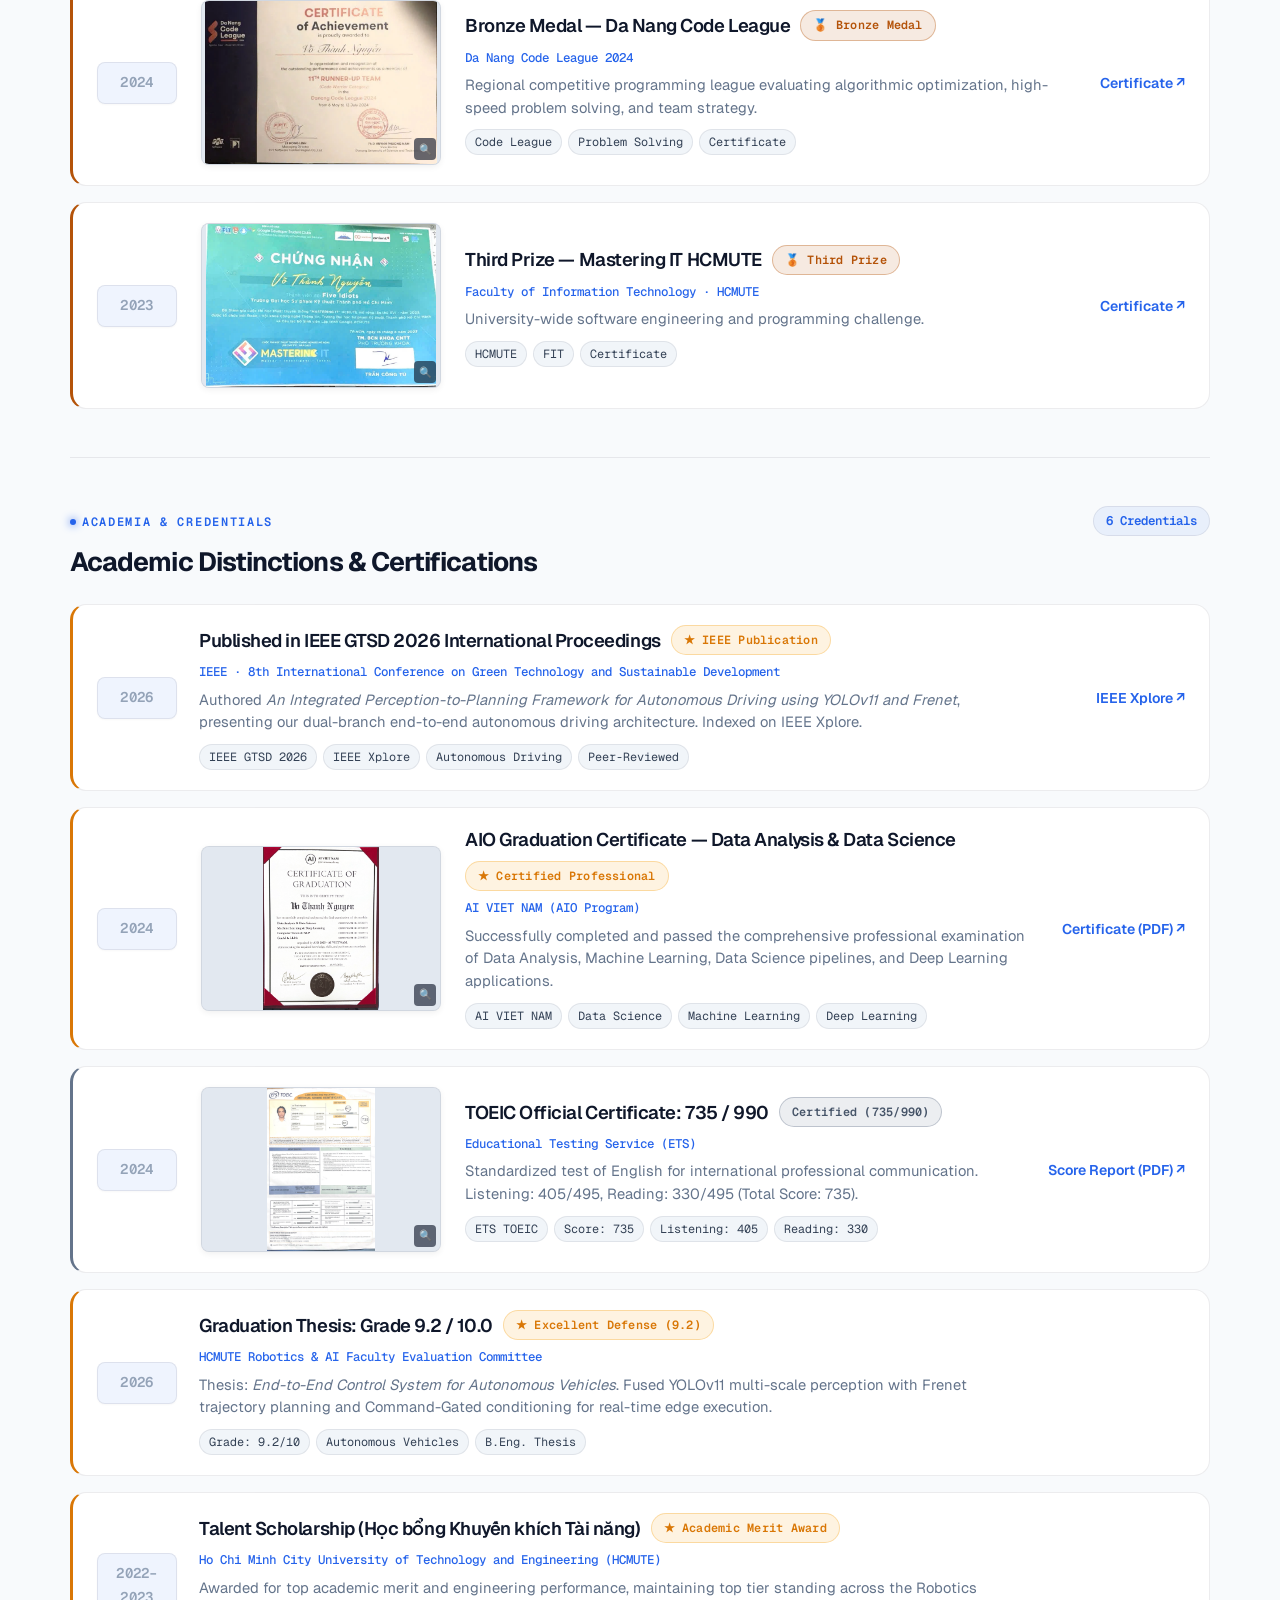
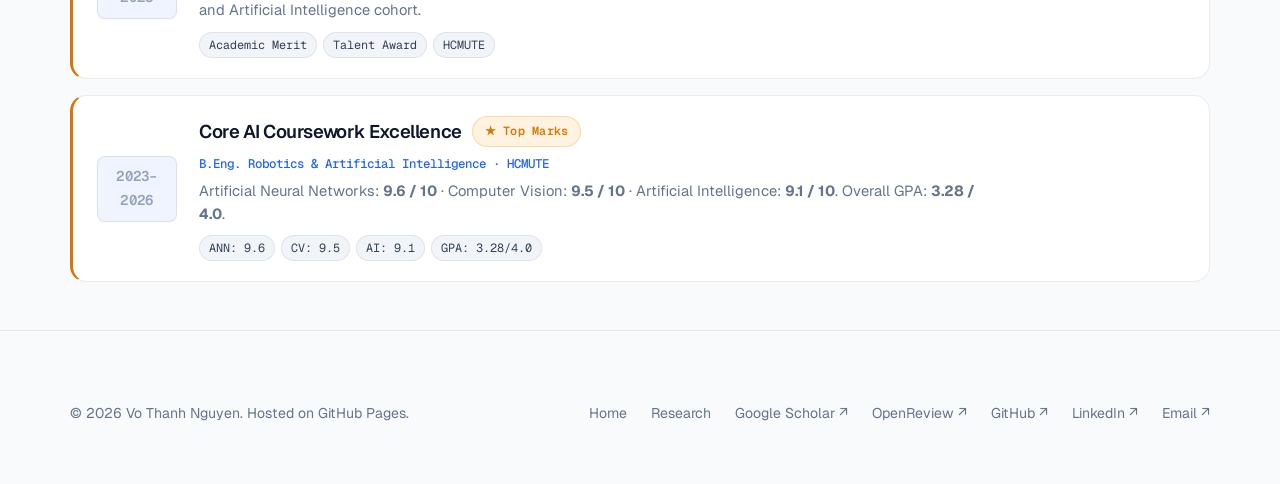
==== commit 929ef97c: "Make Learning Chain and AIoT bullets concise and general on single lines" ====
--- a/awards.html
+++ b/awards.html
@@ -31,7 +31,7 @@
           <span>Search</span>
           <kbd class="nav-cmd-kbd">⌘K</kbd>
         </button>
-        <a class="nav-cv-btn" href="VoThanhNguyen_CV.pdf?v=20261107i" target="_blank" rel="noopener">CV (PDF) ↗</a>
+        <a class="nav-cv-btn" href="VoThanhNguyen_CV.pdf?v=20261107j" target="_blank" rel="noopener">CV (PDF) ↗</a>
         <button class="theme-toggle" type="button" aria-label="Toggle color theme" aria-pressed="false">
           <span class="icon-sun" aria-hidden="true">&#9728;</span>
           <span class="icon-moon" aria-hidden="true">&#9790;</span>
@@ -49,7 +49,7 @@
       <a href="index.html#experience" class="drawer-link">💼 Experience</a>
       <a href="awards.html" class="drawer-link nav-active">🏆 Awards &amp; Honors</a>
       <div class="drawer-divider"></div>
-      <a href="VoThanhNguyen_CV.pdf?v=20261107i" target="_blank" rel="noopener" class="drawer-link drawer-cv-link">📄 Full CV (PDF) ↗</a>
+      <a href="VoThanhNguyen_CV.pdf?v=20261107j" target="_blank" rel="noopener" class="drawer-link drawer-cv-link">📄 Full CV (PDF) ↗</a>
       <div class="drawer-secondary-links">
         <a href="https://scholar.google.com/citations?user=WgjDCU4AAAAJ&hl=vi&authuser=1" target="_blank" rel="noopener">Scholar</a>
         <a href="https://openreview.net/profile?id=%7EThanh_Nguyen_Vo1" target="_blank" rel="noopener">OpenReview</a>
@@ -77,7 +77,7 @@
           <svg width="14" height="14" viewBox="0 0 24 24"><path fill="currentColor" d="M12 0C5.37 0 0 5.37 0 12c0 5.31 3.435 9.795 8.205 11.385.6.105.825-.255.825-.57 0-.285-.015-1.23-.015-2.235-3.015.555-3.795-.735-4.035-1.41-.135-.345-.72-1.41-1.23-1.695-.42-.225-1.02-.78-.015-.795.945-.015 1.62.87 1.845 1.23 1.08 1.815 2.805 1.305 3.495.99.105-.78.42-1.305.765-1.605-2.67-.3-5.46-1.335-5.46-5.925 0-1.305.465-2.385 1.23-3.225-.12-.3-.54-1.53.12-3.18 0 0 1.005-.315 3.3 1.23.96-.27 1.98-.405 3-.405s2.04.135 3 .405c2.295-1.56 3.3-1.23 3.3-1.23.66 1.65.24 2.88.12 3.18.765.84 1.23 1.905 1.23 3.225 0 4.605-2.805 5.625-5.475 5.925.435.375.81 1.095.81 2.22 0 1.605-.015 2.895-.015 3.3 0 .315.225.69.825.57A12.02 12.02 0 0 0 24 12c0-6.63-5.37-12-12-12z"/></svg>
           GitHub ↗
         </a>
-        <a class="hero-chip" href="VoThanhNguyen_CV.pdf?v=20261107i" target="_blank" rel="noopener">
+        <a class="hero-chip" href="VoThanhNguyen_CV.pdf?v=20261107j" target="_blank" rel="noopener">
           <svg width="14" height="14" viewBox="0 0 24 24"><path fill="currentColor" d="M14 2H6a2 2 0 0 0-2 2v16a2 2 0 0 0 2 2h12a2 2 0 0 0 2-2V8l-6-6zm2 16H8v-2h8v2zm0-4H8v-2h8v2zm-3-5V3.5L18.5 9H13z"/></svg>
           Full CV (PDF) ↗
         </a>
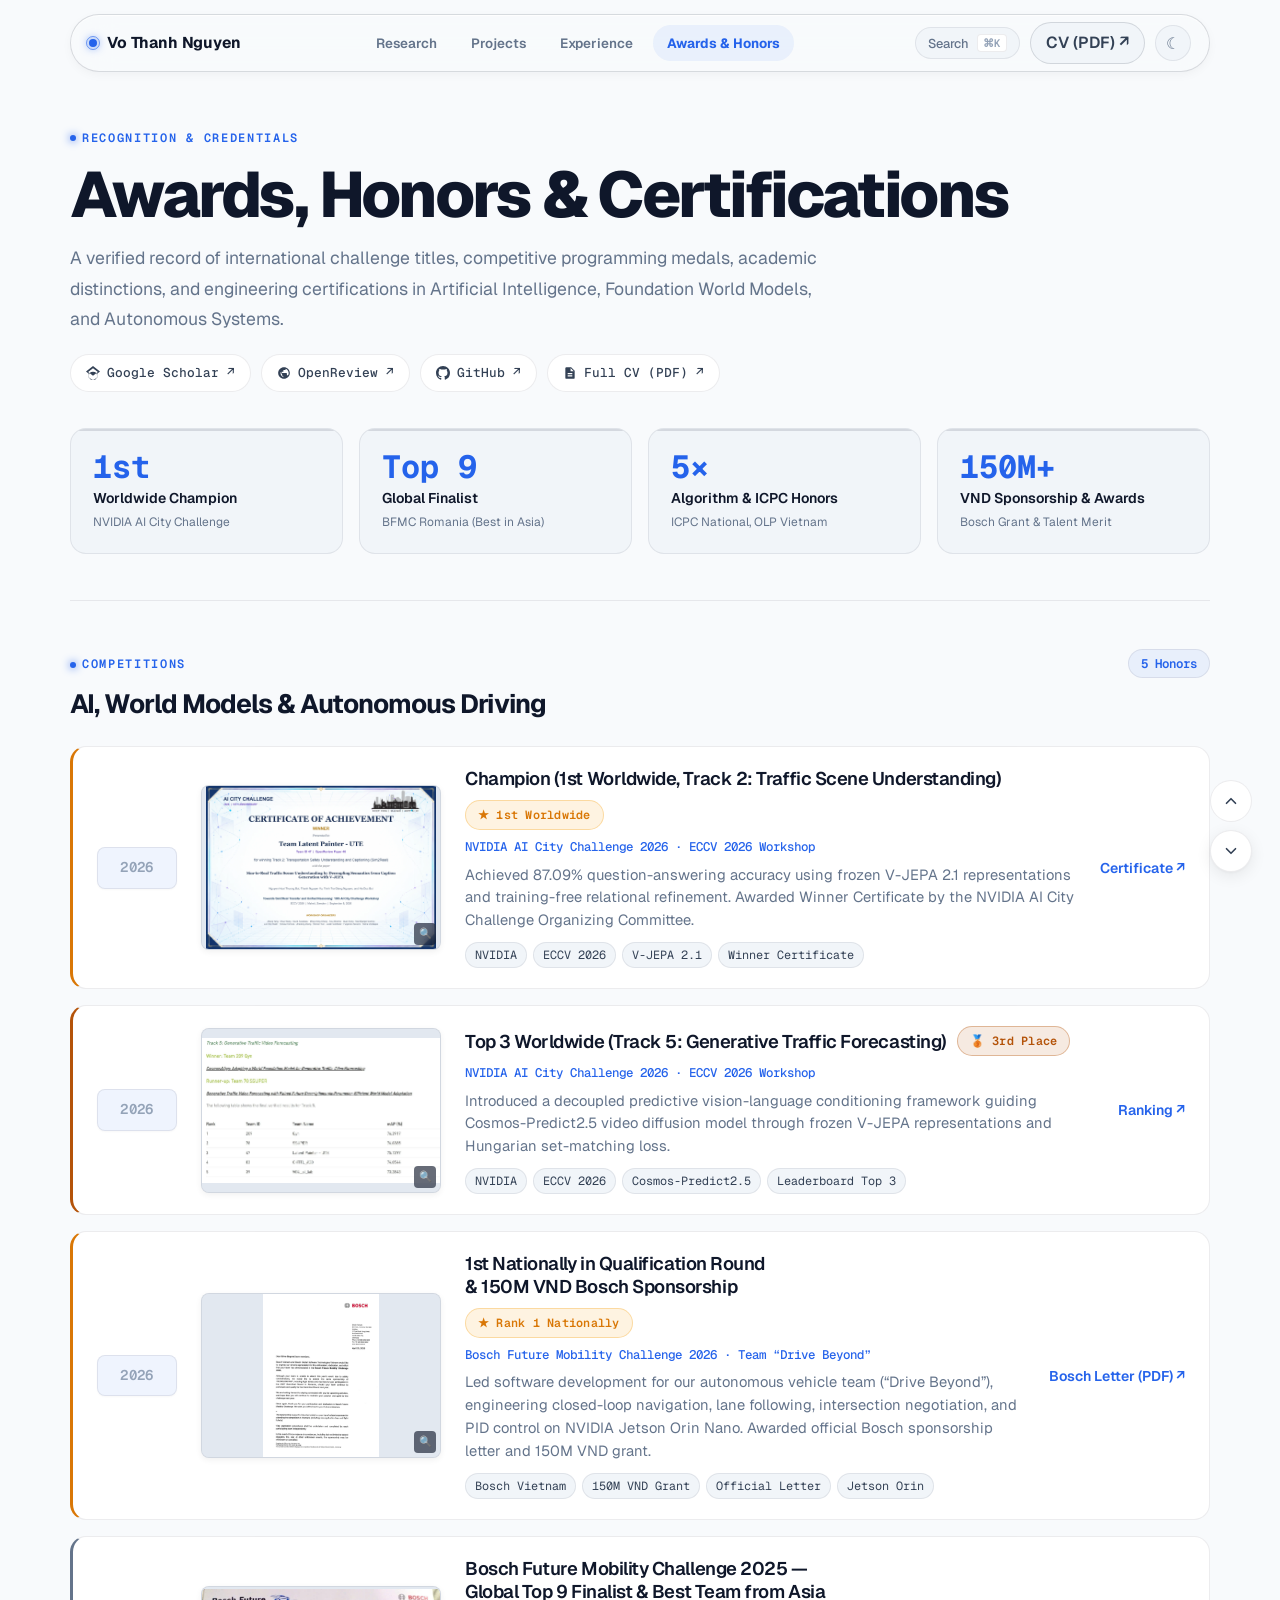
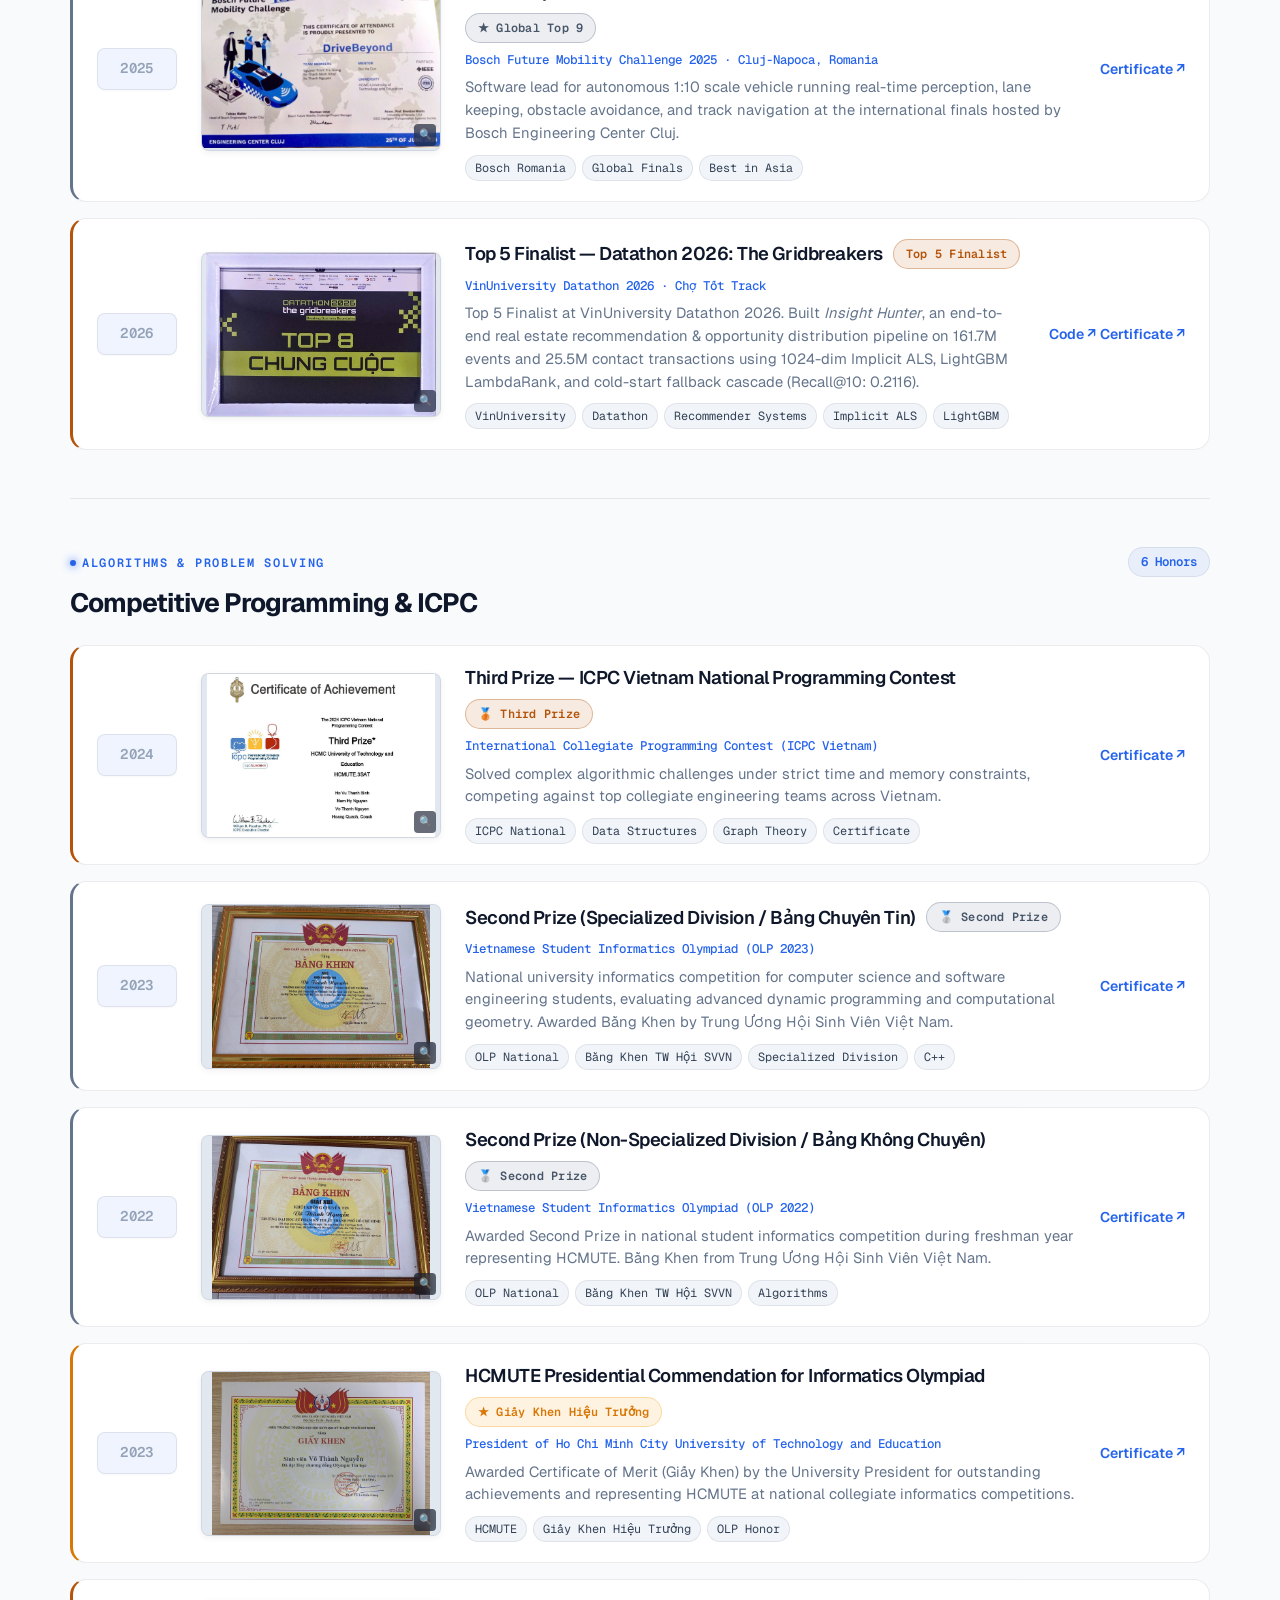
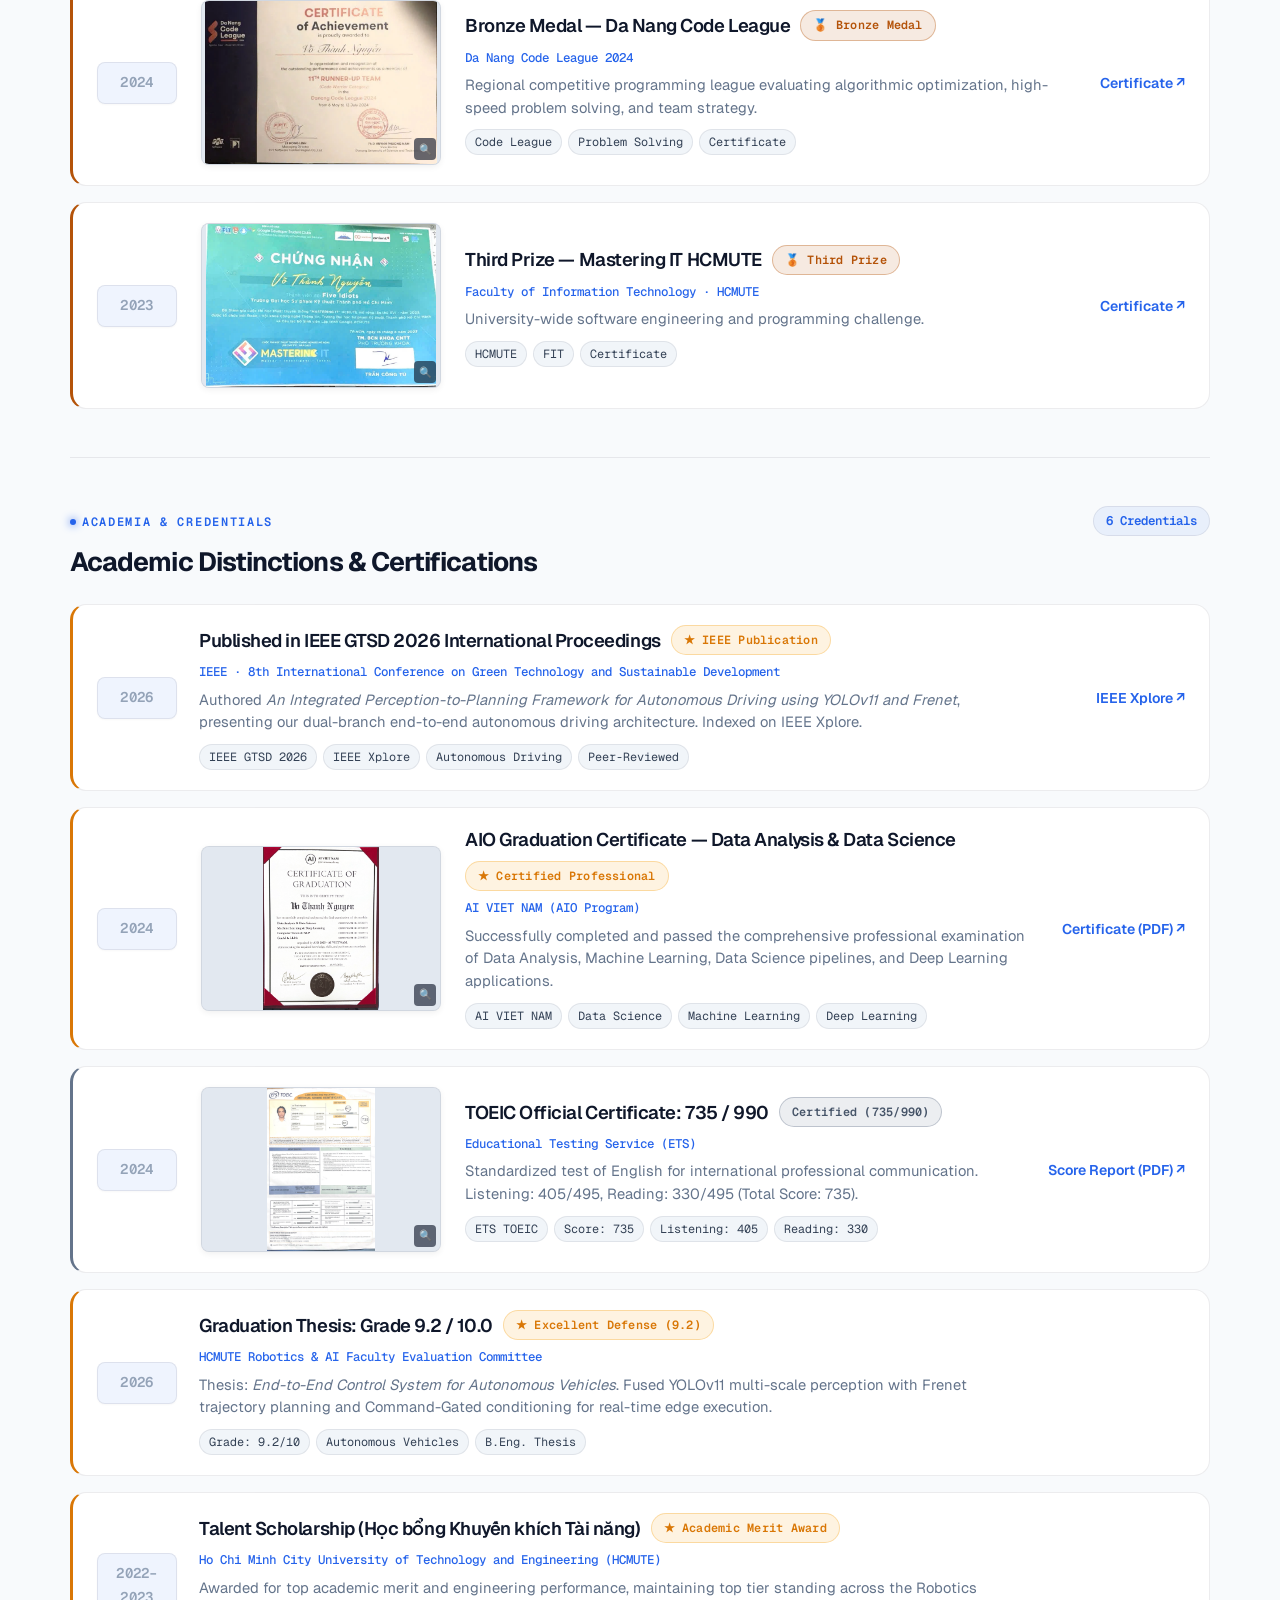
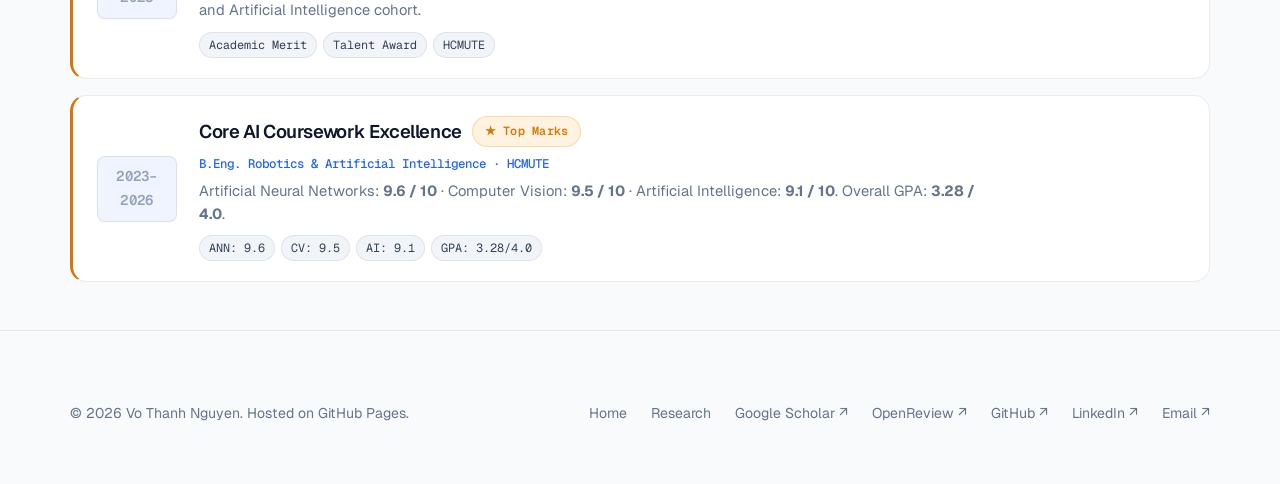
==== commit 2917d550: "Clarify second bullet of Generative Traffic Forecasting in plain technical terms" ====
--- a/awards.html
+++ b/awards.html
@@ -31,7 +31,7 @@
           <span>Search</span>
           <kbd class="nav-cmd-kbd">⌘K</kbd>
         </button>
-        <a class="nav-cv-btn" href="VoThanhNguyen_CV.pdf?v=20261107j" target="_blank" rel="noopener">CV (PDF) ↗</a>
+        <a class="nav-cv-btn" href="VoThanhNguyen_CV.pdf?v=20261107k" target="_blank" rel="noopener">CV (PDF) ↗</a>
         <button class="theme-toggle" type="button" aria-label="Toggle color theme" aria-pressed="false">
           <span class="icon-sun" aria-hidden="true">&#9728;</span>
           <span class="icon-moon" aria-hidden="true">&#9790;</span>
@@ -49,7 +49,7 @@
       <a href="index.html#experience" class="drawer-link">💼 Experience</a>
       <a href="awards.html" class="drawer-link nav-active">🏆 Awards &amp; Honors</a>
       <div class="drawer-divider"></div>
-      <a href="VoThanhNguyen_CV.pdf?v=20261107j" target="_blank" rel="noopener" class="drawer-link drawer-cv-link">📄 Full CV (PDF) ↗</a>
+      <a href="VoThanhNguyen_CV.pdf?v=20261107k" target="_blank" rel="noopener" class="drawer-link drawer-cv-link">📄 Full CV (PDF) ↗</a>
       <div class="drawer-secondary-links">
         <a href="https://scholar.google.com/citations?user=WgjDCU4AAAAJ&hl=vi&authuser=1" target="_blank" rel="noopener">Scholar</a>
         <a href="https://openreview.net/profile?id=%7EThanh_Nguyen_Vo1" target="_blank" rel="noopener">OpenReview</a>
@@ -77,7 +77,7 @@
           <svg width="14" height="14" viewBox="0 0 24 24"><path fill="currentColor" d="M12 0C5.37 0 0 5.37 0 12c0 5.31 3.435 9.795 8.205 11.385.6.105.825-.255.825-.57 0-.285-.015-1.23-.015-2.235-3.015.555-3.795-.735-4.035-1.41-.135-.345-.72-1.41-1.23-1.695-.42-.225-1.02-.78-.015-.795.945-.015 1.62.87 1.845 1.23 1.08 1.815 2.805 1.305 3.495.99.105-.78.42-1.305.765-1.605-2.67-.3-5.46-1.335-5.46-5.925 0-1.305.465-2.385 1.23-3.225-.12-.3-.54-1.53.12-3.18 0 0 1.005-.315 3.3 1.23.96-.27 1.98-.405 3-.405s2.04.135 3 .405c2.295-1.56 3.3-1.23 3.3-1.23.66 1.65.24 2.88.12 3.18.765.84 1.23 1.905 1.23 3.225 0 4.605-2.805 5.625-5.475 5.925.435.375.81 1.095.81 2.22 0 1.605-.015 2.895-.015 3.3 0 .315.225.69.825.57A12.02 12.02 0 0 0 24 12c0-6.63-5.37-12-12-12z"/></svg>
           GitHub ↗
         </a>
-        <a class="hero-chip" href="VoThanhNguyen_CV.pdf?v=20261107j" target="_blank" rel="noopener">
+        <a class="hero-chip" href="VoThanhNguyen_CV.pdf?v=20261107k" target="_blank" rel="noopener">
           <svg width="14" height="14" viewBox="0 0 24 24"><path fill="currentColor" d="M14 2H6a2 2 0 0 0-2 2v16a2 2 0 0 0 2 2h12a2 2 0 0 0 2-2V8l-6-6zm2 16H8v-2h8v2zm0-4H8v-2h8v2zm-3-5V3.5L18.5 9H13z"/></svg>
           Full CV (PDF) ↗
         </a>
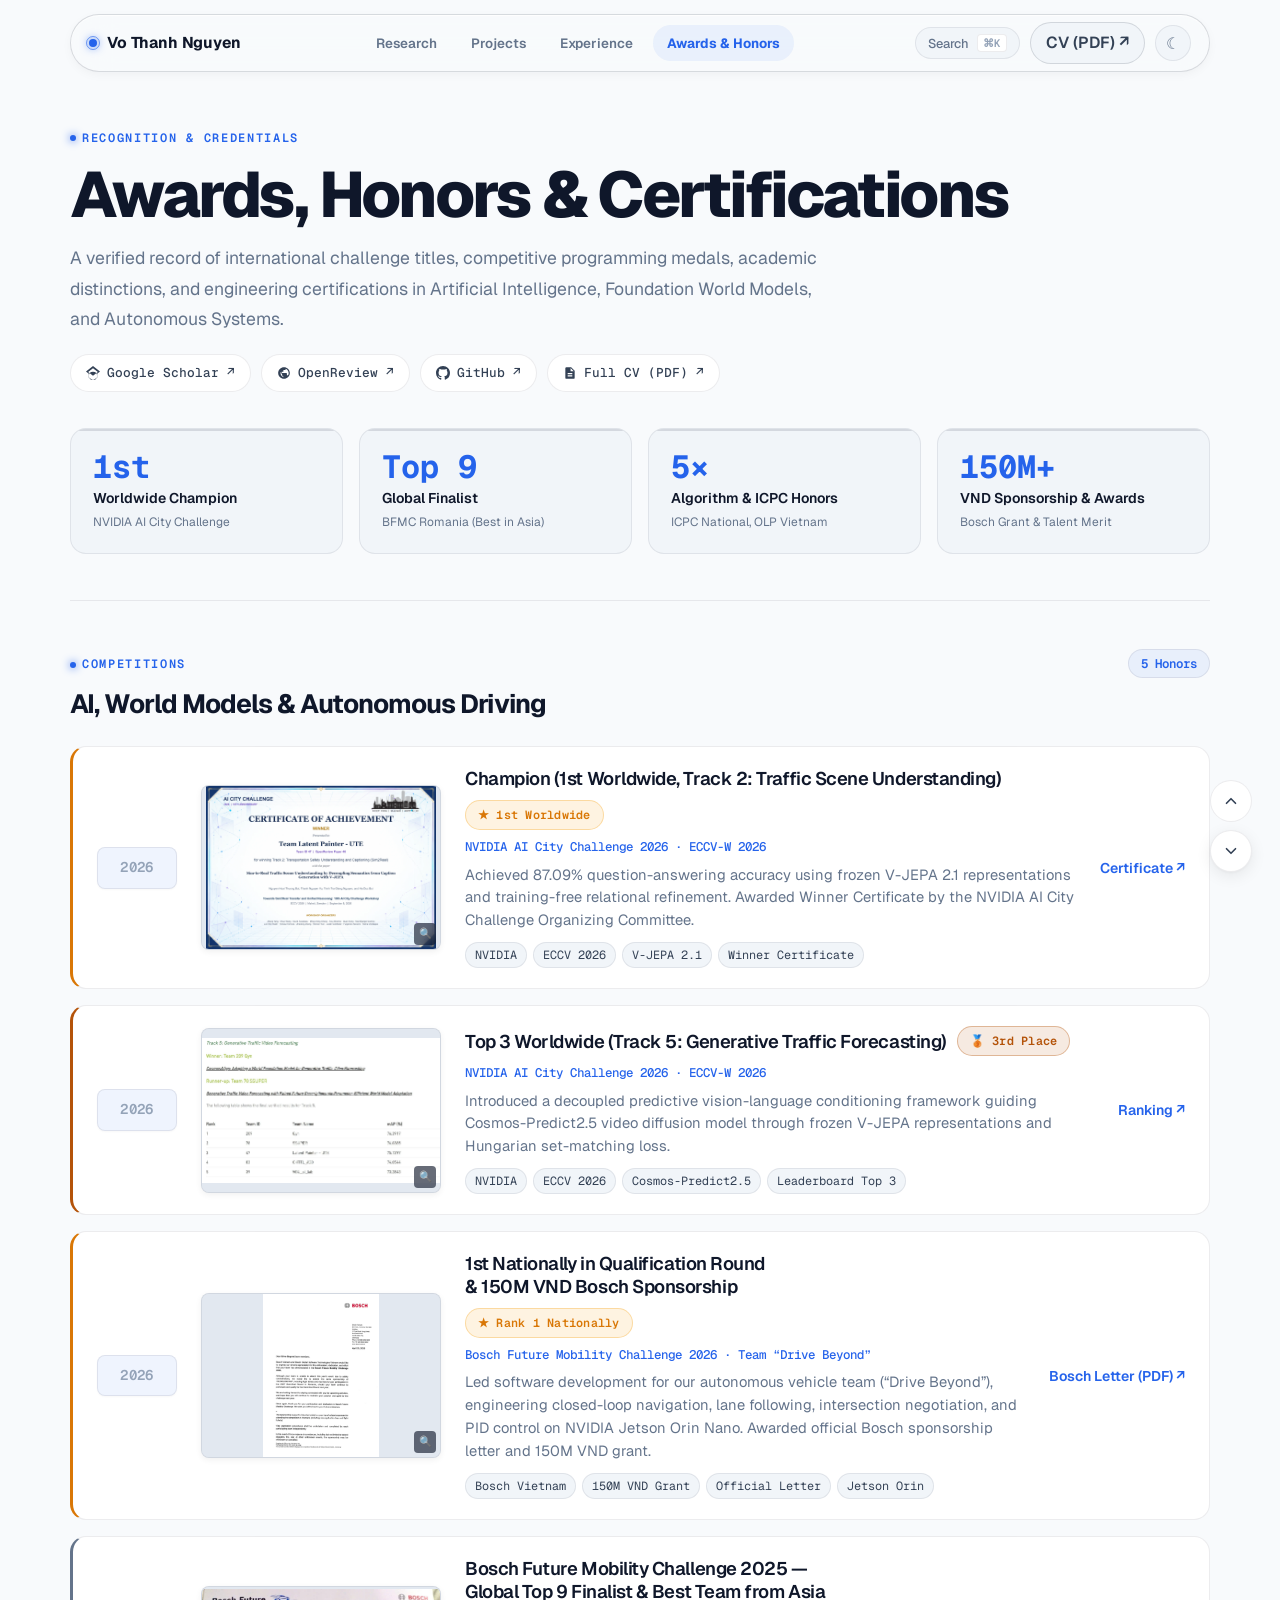
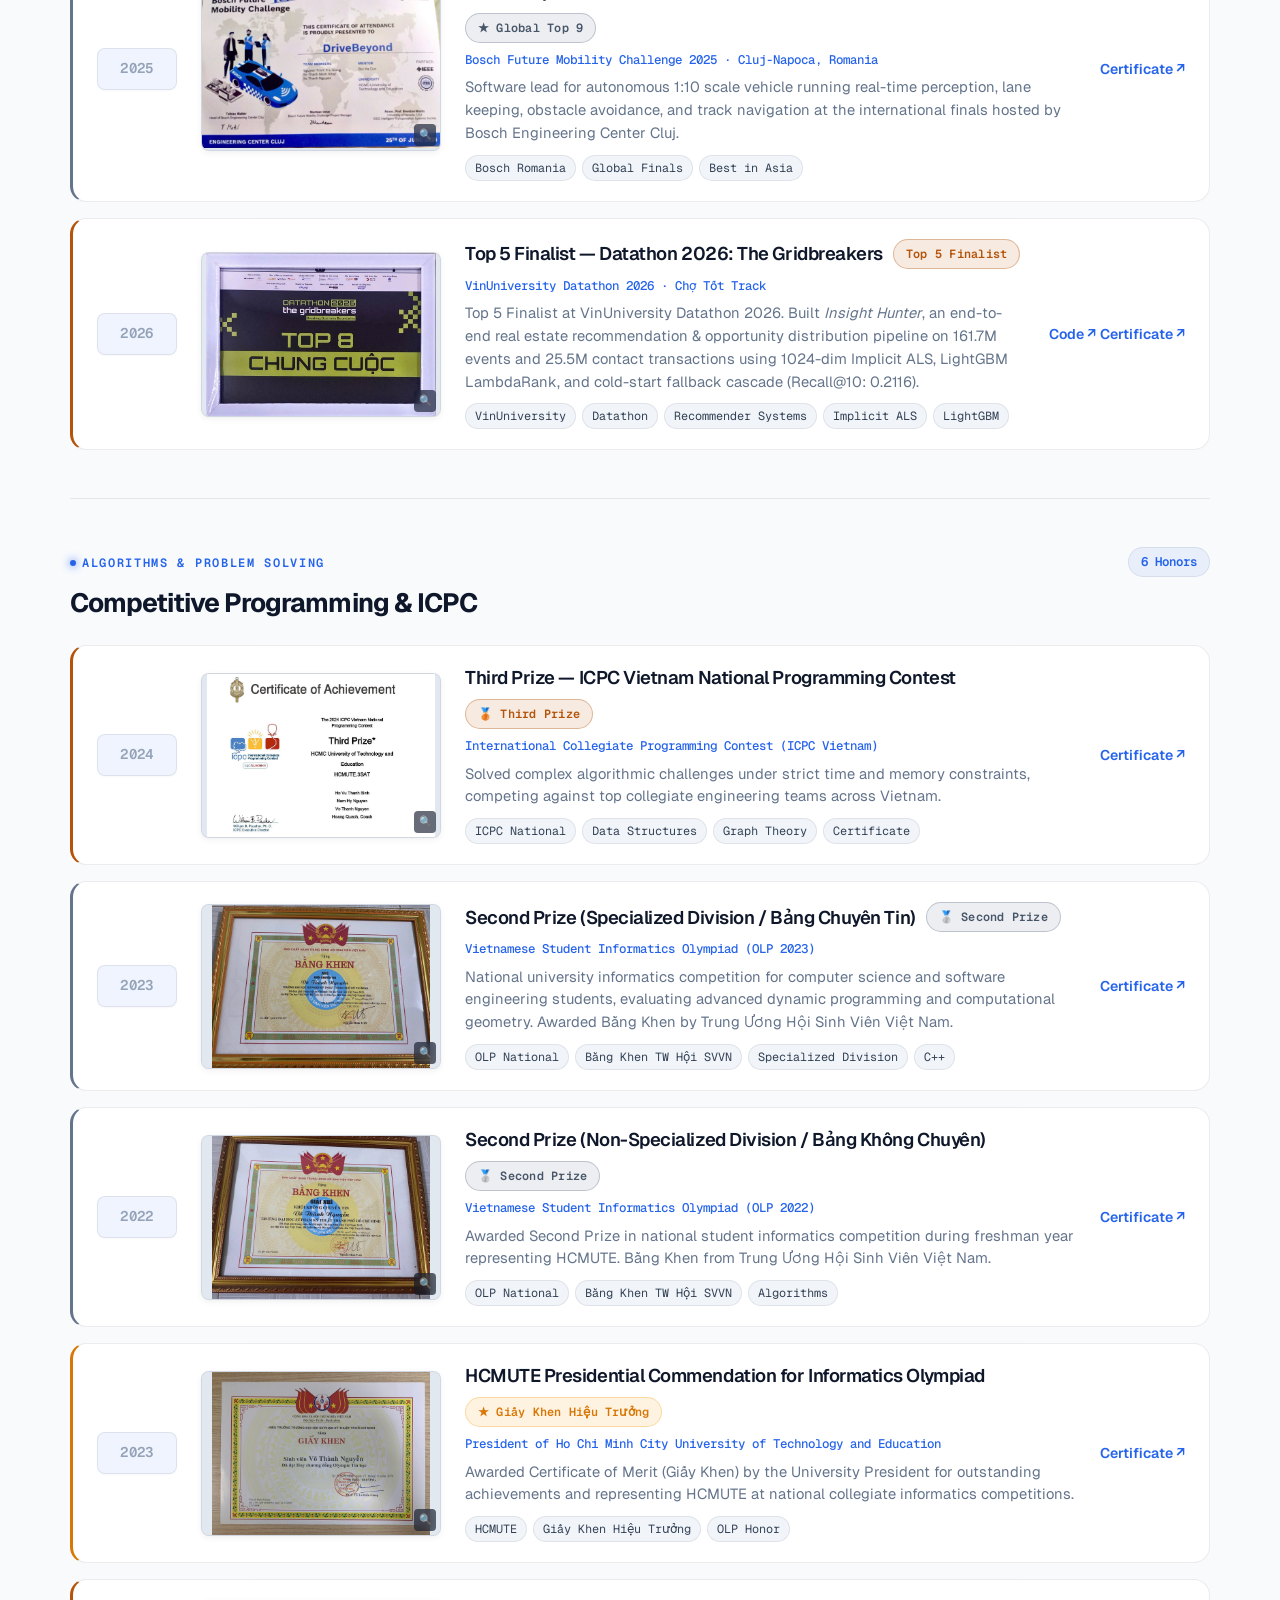
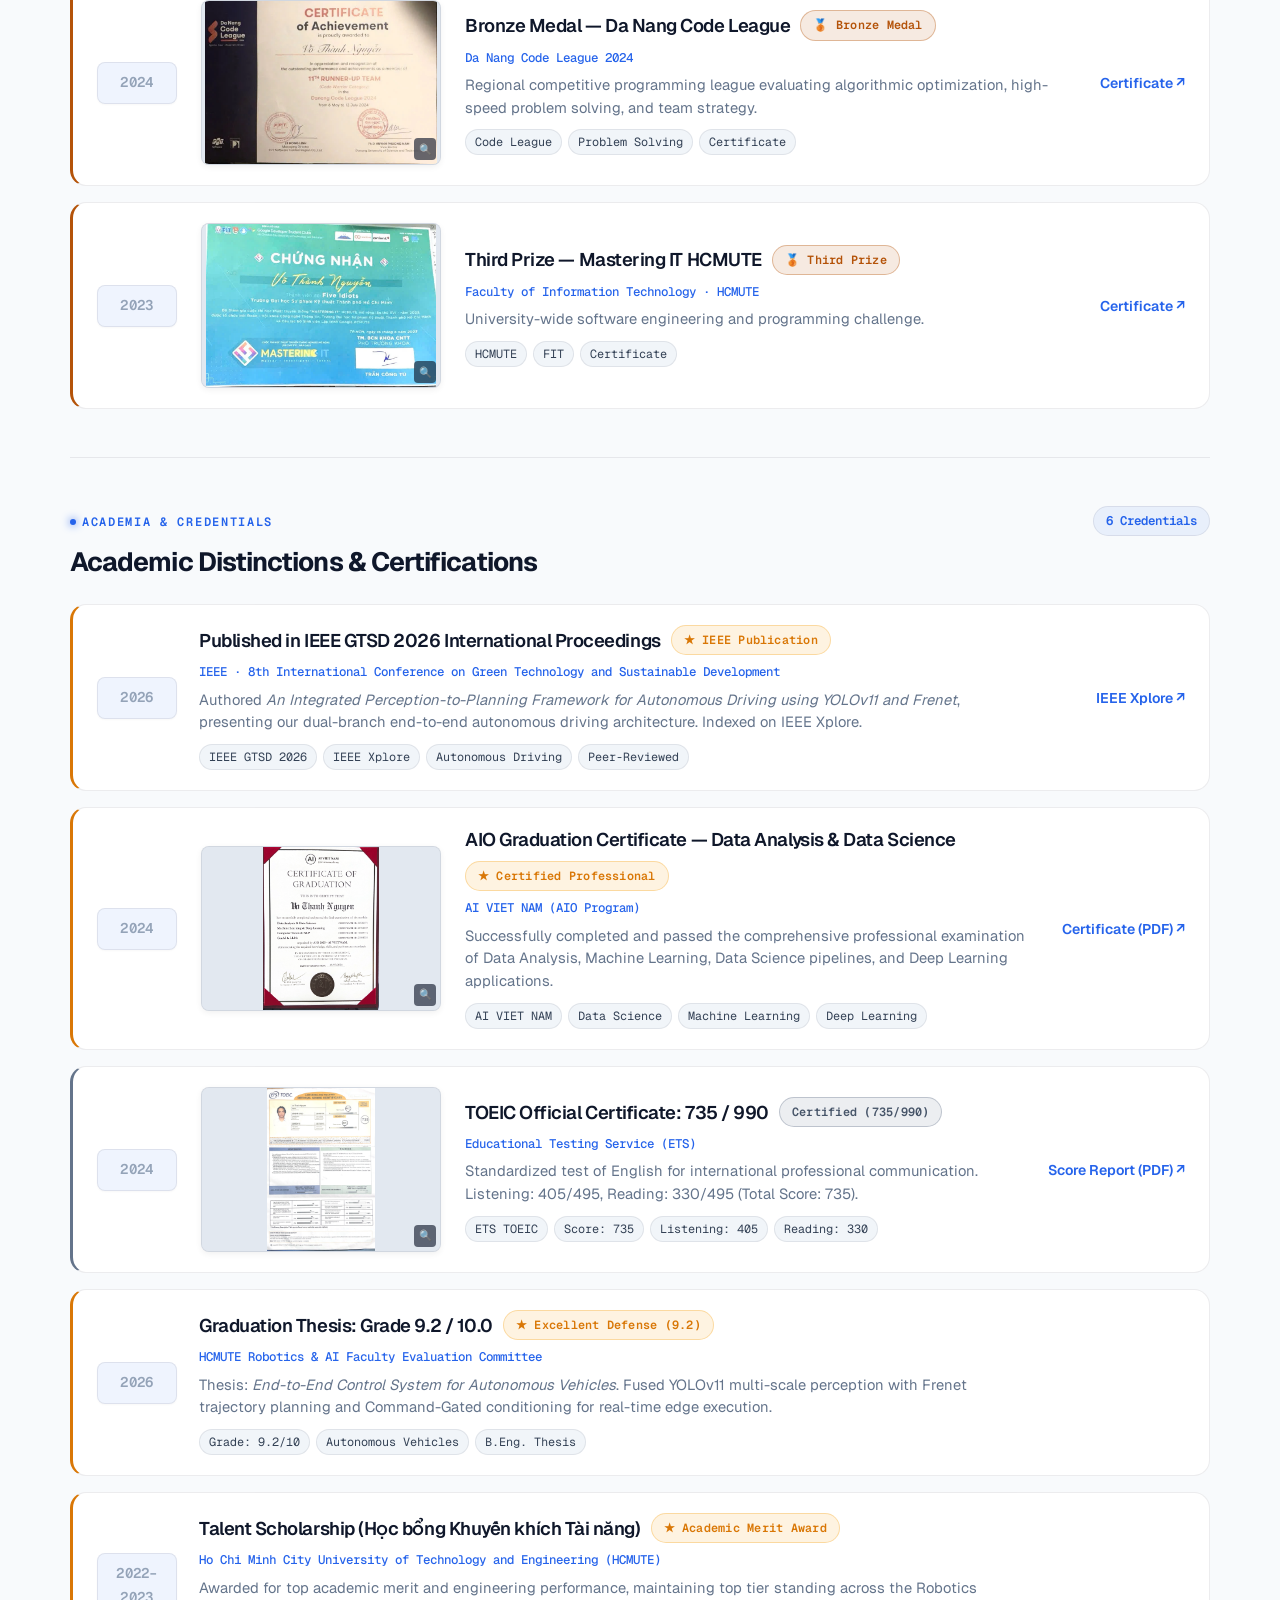
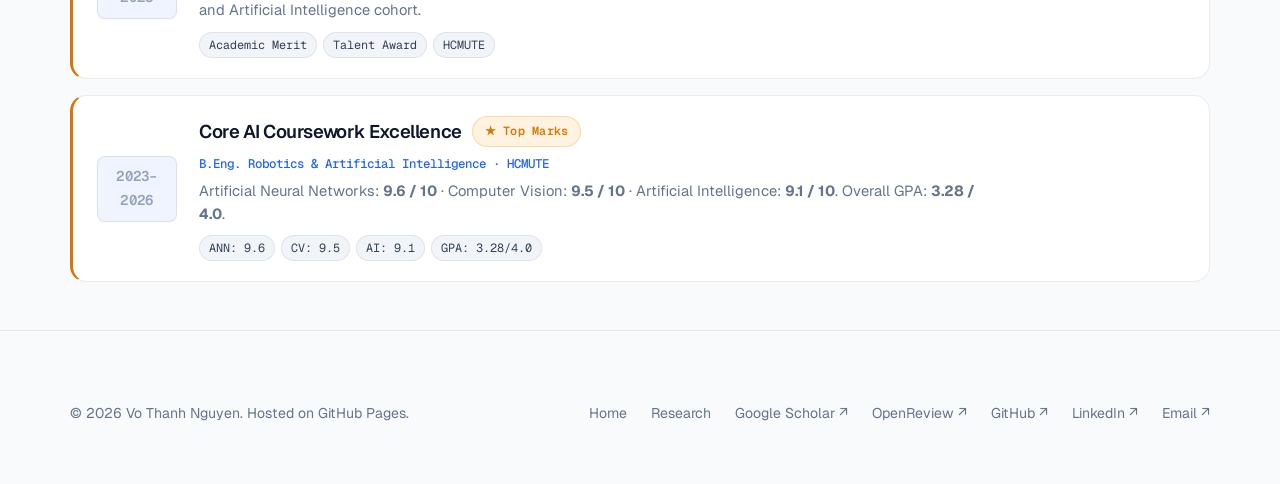
==== commit aa5afcaa: "Update PCB accuracy to 99.2%, remove redundant venue from Achievements, and use ECCV-W / WACV-W in P" ====
--- a/awards.html
+++ b/awards.html
@@ -31,7 +31,7 @@
           <span>Search</span>
           <kbd class="nav-cmd-kbd">⌘K</kbd>
         </button>
-        <a class="nav-cv-btn" href="VoThanhNguyen_CV.pdf?v=20261107k" target="_blank" rel="noopener">CV (PDF) ↗</a>
+        <a class="nav-cv-btn" href="VoThanhNguyen_CV.pdf?v=20261107m" target="_blank" rel="noopener">CV (PDF) ↗</a>
         <button class="theme-toggle" type="button" aria-label="Toggle color theme" aria-pressed="false">
           <span class="icon-sun" aria-hidden="true">&#9728;</span>
           <span class="icon-moon" aria-hidden="true">&#9790;</span>
@@ -49,7 +49,7 @@
       <a href="index.html#experience" class="drawer-link">💼 Experience</a>
       <a href="awards.html" class="drawer-link nav-active">🏆 Awards &amp; Honors</a>
       <div class="drawer-divider"></div>
-      <a href="VoThanhNguyen_CV.pdf?v=20261107k" target="_blank" rel="noopener" class="drawer-link drawer-cv-link">📄 Full CV (PDF) ↗</a>
+      <a href="VoThanhNguyen_CV.pdf?v=20261107m" target="_blank" rel="noopener" class="drawer-link drawer-cv-link">📄 Full CV (PDF) ↗</a>
       <div class="drawer-secondary-links">
         <a href="https://scholar.google.com/citations?user=WgjDCU4AAAAJ&hl=vi&authuser=1" target="_blank" rel="noopener">Scholar</a>
         <a href="https://openreview.net/profile?id=%7EThanh_Nguyen_Vo1" target="_blank" rel="noopener">OpenReview</a>
@@ -77,7 +77,7 @@
           <svg width="14" height="14" viewBox="0 0 24 24"><path fill="currentColor" d="M12 0C5.37 0 0 5.37 0 12c0 5.31 3.435 9.795 8.205 11.385.6.105.825-.255.825-.57 0-.285-.015-1.23-.015-2.235-3.015.555-3.795-.735-4.035-1.41-.135-.345-.72-1.41-1.23-1.695-.42-.225-1.02-.78-.015-.795.945-.015 1.62.87 1.845 1.23 1.08 1.815 2.805 1.305 3.495.99.105-.78.42-1.305.765-1.605-2.67-.3-5.46-1.335-5.46-5.925 0-1.305.465-2.385 1.23-3.225-.12-.3-.54-1.53.12-3.18 0 0 1.005-.315 3.3 1.23.96-.27 1.98-.405 3-.405s2.04.135 3 .405c2.295-1.56 3.3-1.23 3.3-1.23.66 1.65.24 2.88.12 3.18.765.84 1.23 1.905 1.23 3.225 0 4.605-2.805 5.625-5.475 5.925.435.375.81 1.095.81 2.22 0 1.605-.015 2.895-.015 3.3 0 .315.225.69.825.57A12.02 12.02 0 0 0 24 12c0-6.63-5.37-12-12-12z"/></svg>
           GitHub ↗
         </a>
-        <a class="hero-chip" href="VoThanhNguyen_CV.pdf?v=20261107k" target="_blank" rel="noopener">
+        <a class="hero-chip" href="VoThanhNguyen_CV.pdf?v=20261107m" target="_blank" rel="noopener">
           <svg width="14" height="14" viewBox="0 0 24 24"><path fill="currentColor" d="M14 2H6a2 2 0 0 0-2 2v16a2 2 0 0 0 2 2h12a2 2 0 0 0 2-2V8l-6-6zm2 16H8v-2h8v2zm0-4H8v-2h8v2zm-3-5V3.5L18.5 9H13z"/></svg>
           Full CV (PDF) ↗
         </a>
@@ -133,7 +133,7 @@
               <h3 class="award-title">Champion (1st Worldwide, Track 2: Traffic Scene Understanding)</h3>
               <span class="pill-badge pill-badge-gold">★ 1st Worldwide</span>
             </div>
-            <div class="award-org">NVIDIA AI City Challenge 2026 · ECCV 2026 Workshop</div>
+            <div class="award-org">NVIDIA AI City Challenge 2026 · ECCV-W 2026</div>
             <p class="award-desc">Achieved 87.09% question-answering accuracy using frozen V-JEPA 2.1 representations and training-free relational refinement. Awarded Winner Certificate by the NVIDIA AI City Challenge Organizing Committee.</p>
             <div class="award-meta-tags">
               <span class="award-tag">NVIDIA</span>
@@ -162,7 +162,7 @@
               <h3 class="award-title">Top 3 Worldwide (Track 5: Generative Traffic Forecasting)</h3>
               <span class="pill-badge pill-badge-bronze">🥉 3rd Place</span>
             </div>
-            <div class="award-org">NVIDIA AI City Challenge 2026 · ECCV 2026 Workshop</div>
+            <div class="award-org">NVIDIA AI City Challenge 2026 · ECCV-W 2026</div>
             <p class="award-desc">Introduced a decoupled predictive vision-language conditioning framework guiding Cosmos-Predict2.5 video diffusion model through frozen V-JEPA representations and Hungarian set-matching loss.</p>
             <div class="award-meta-tags">
               <span class="award-tag">NVIDIA</span>
